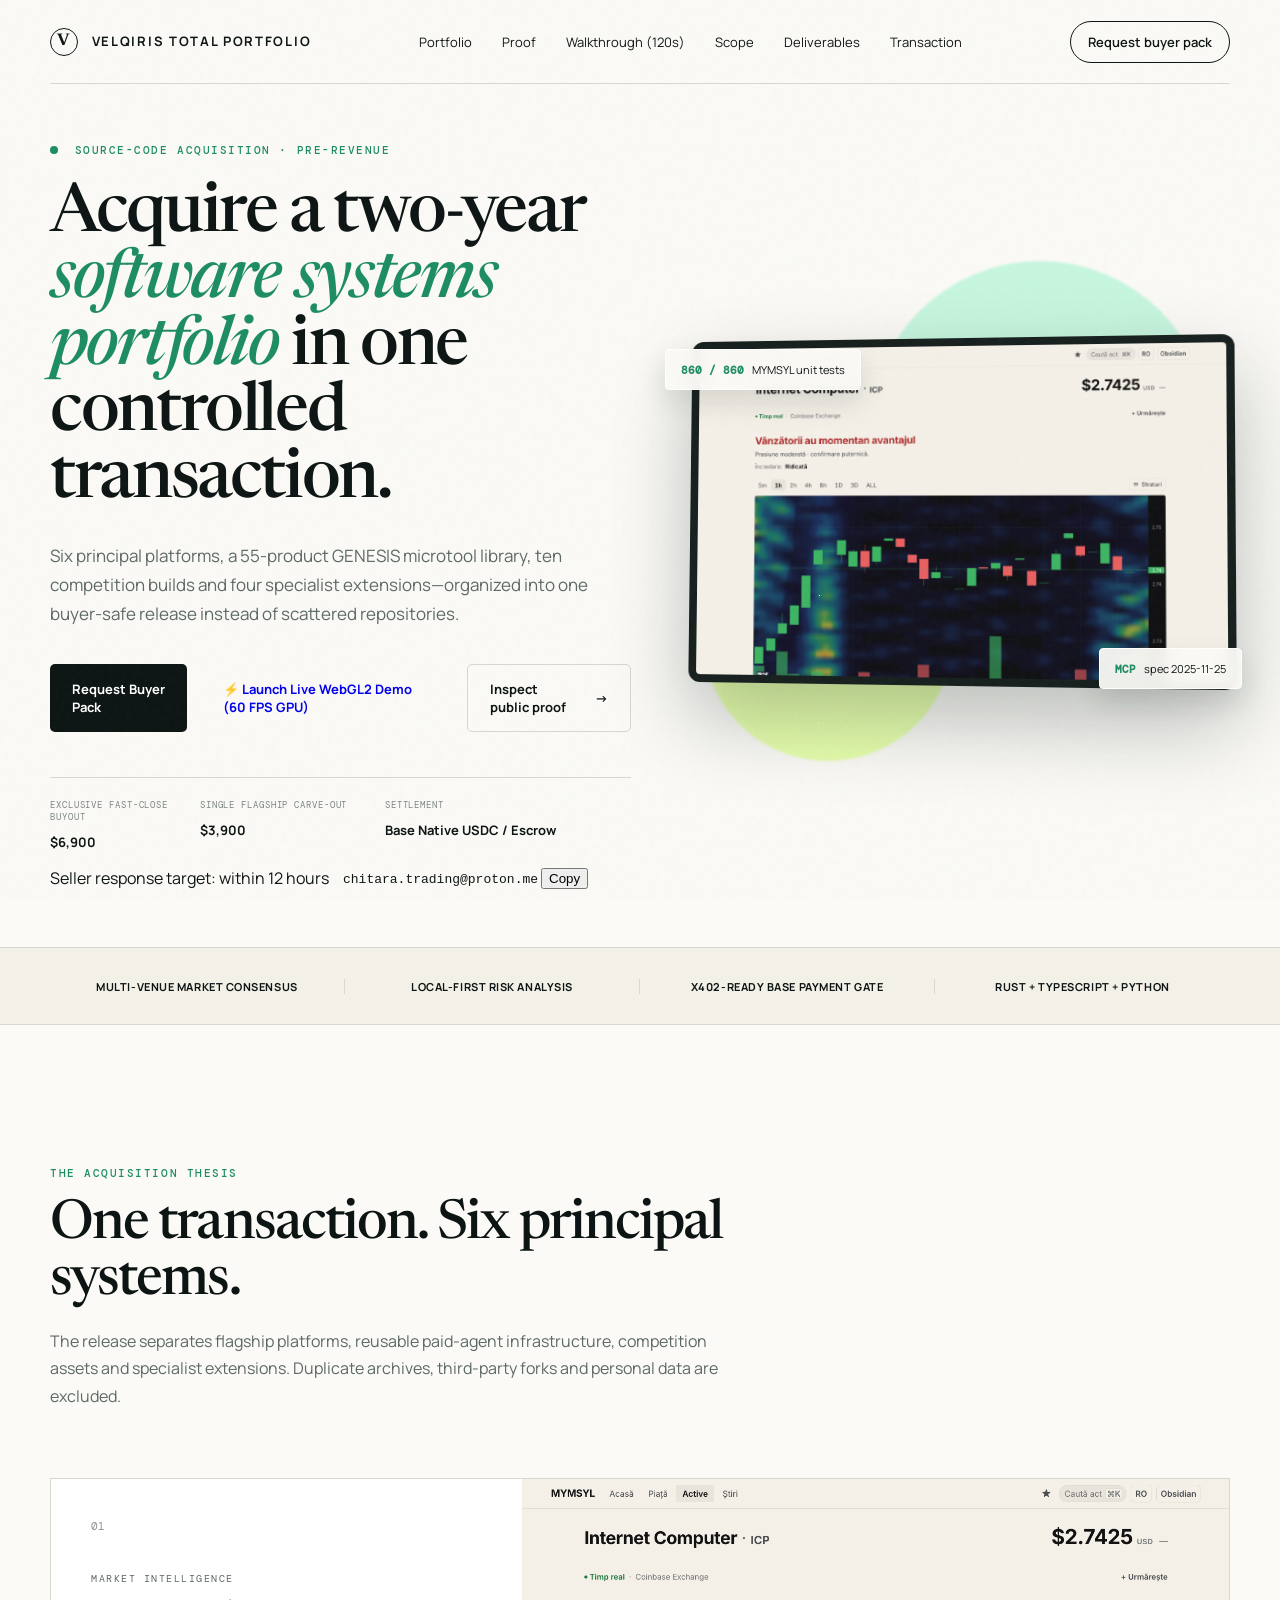
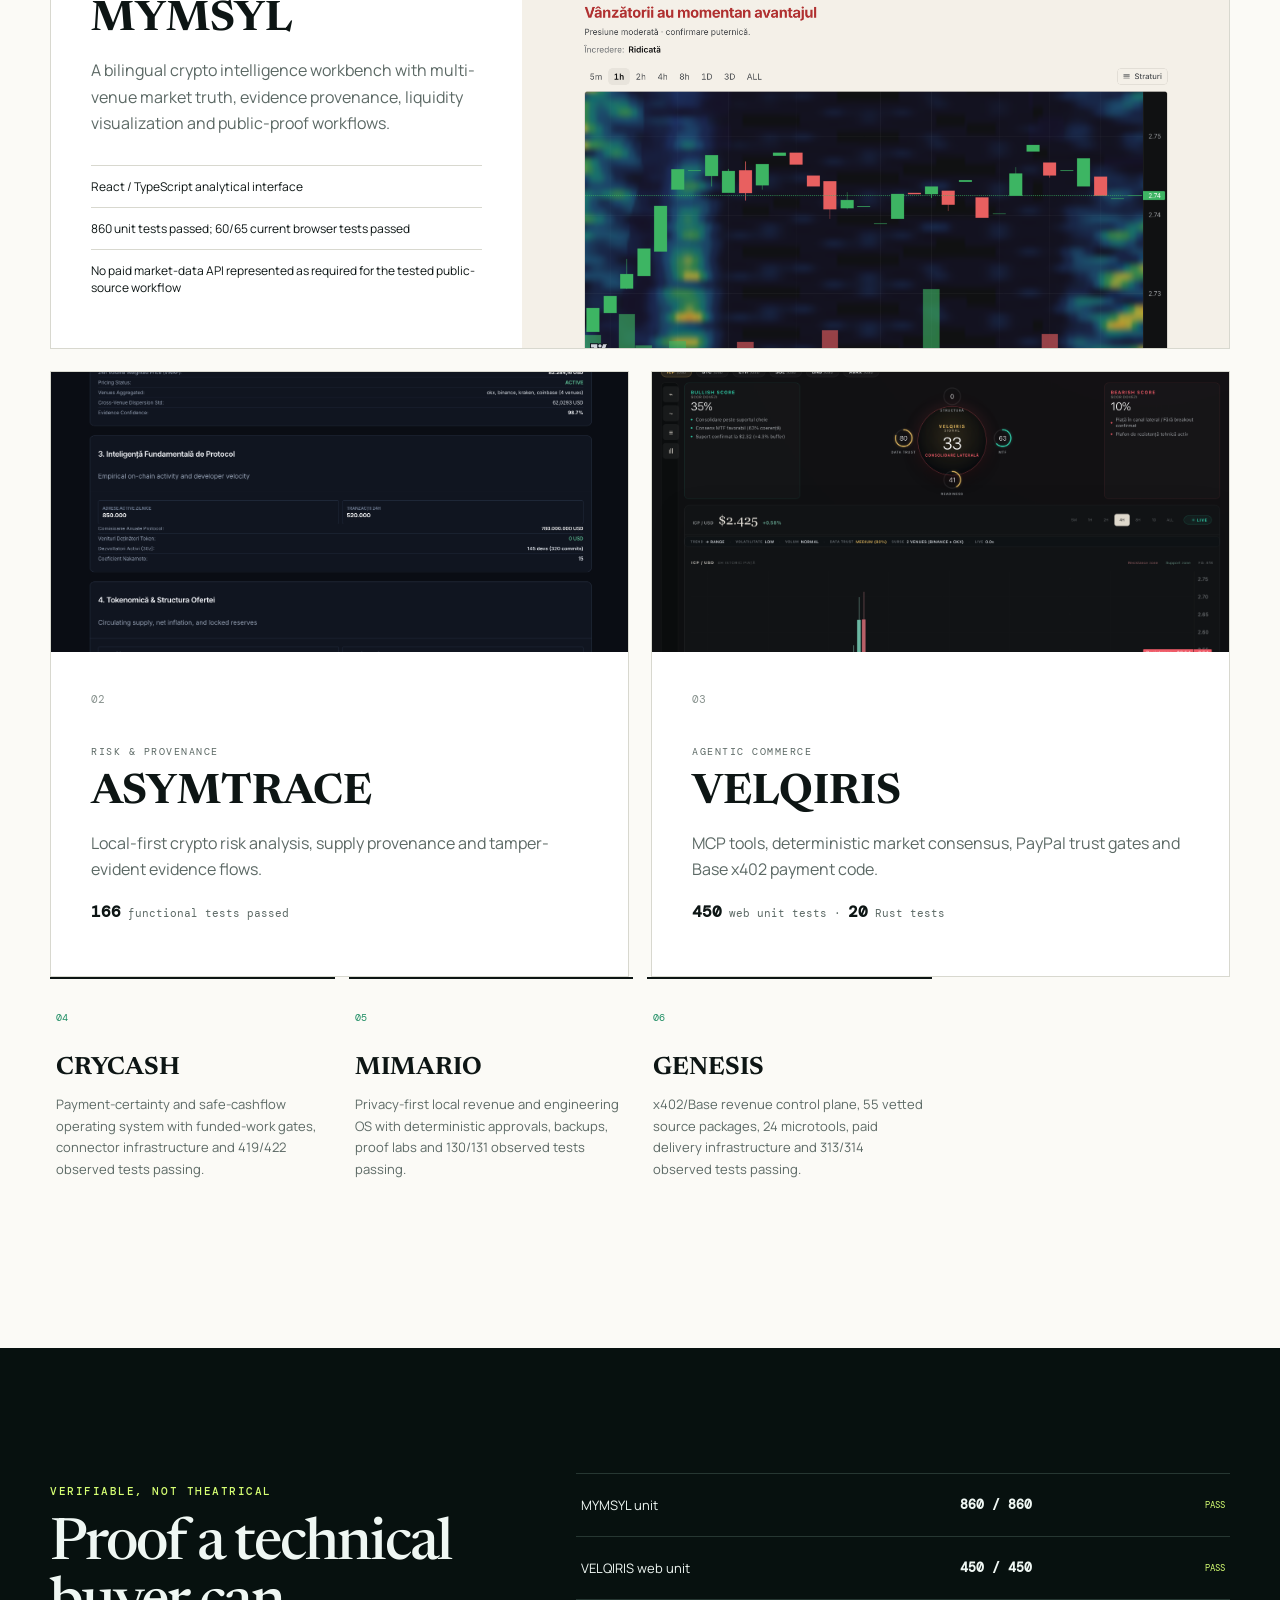
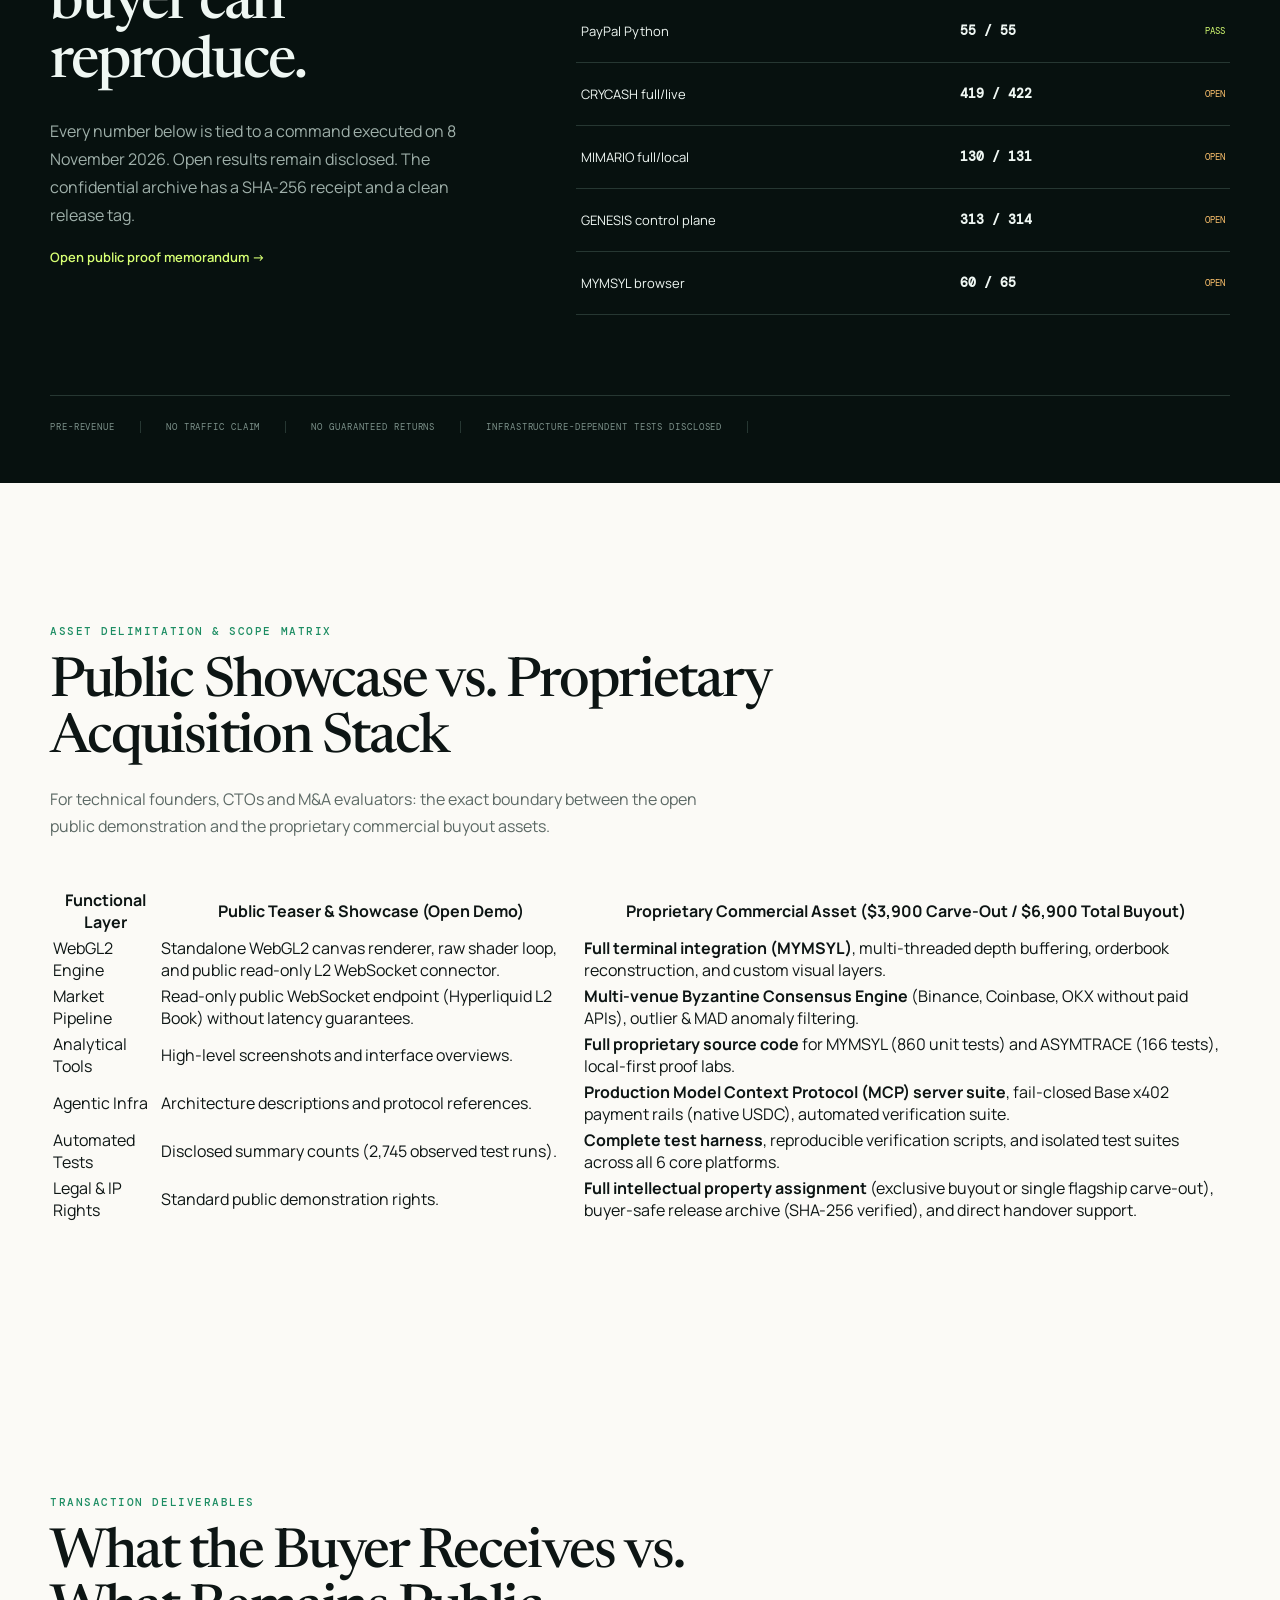
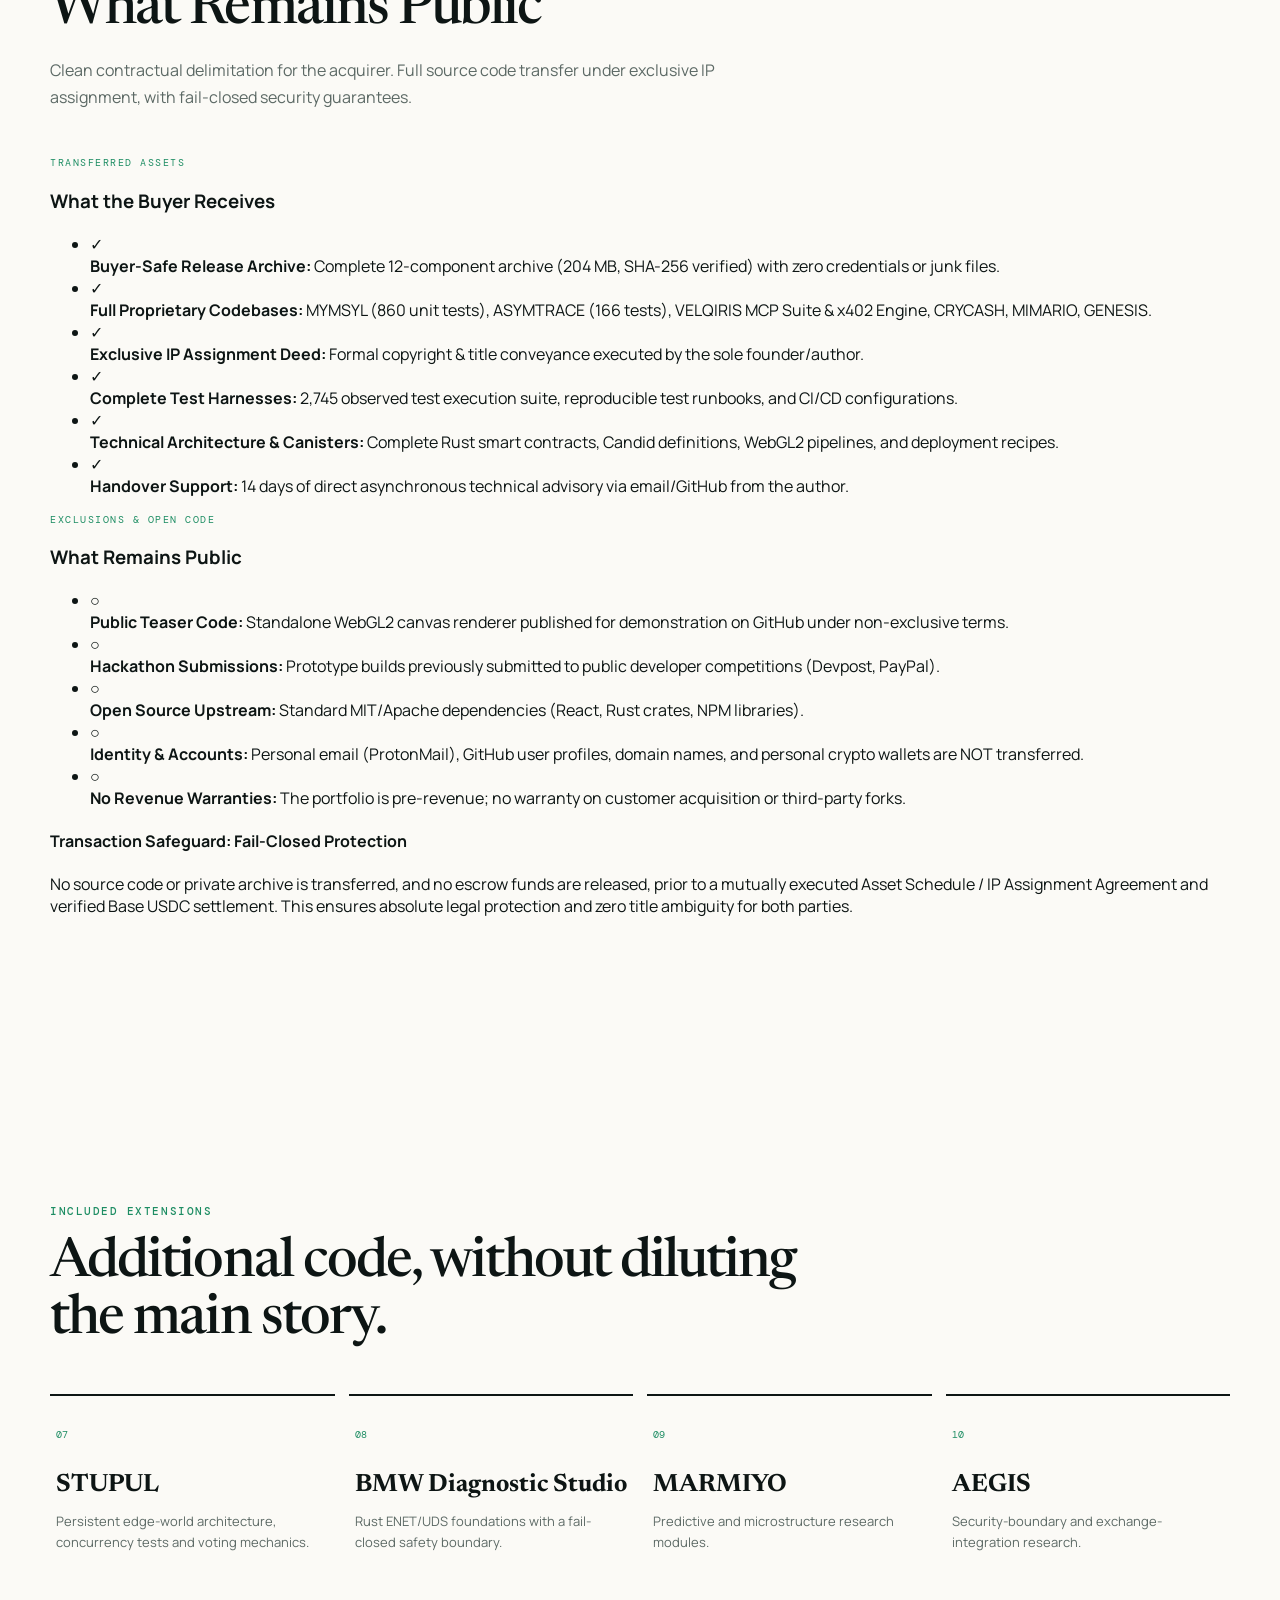
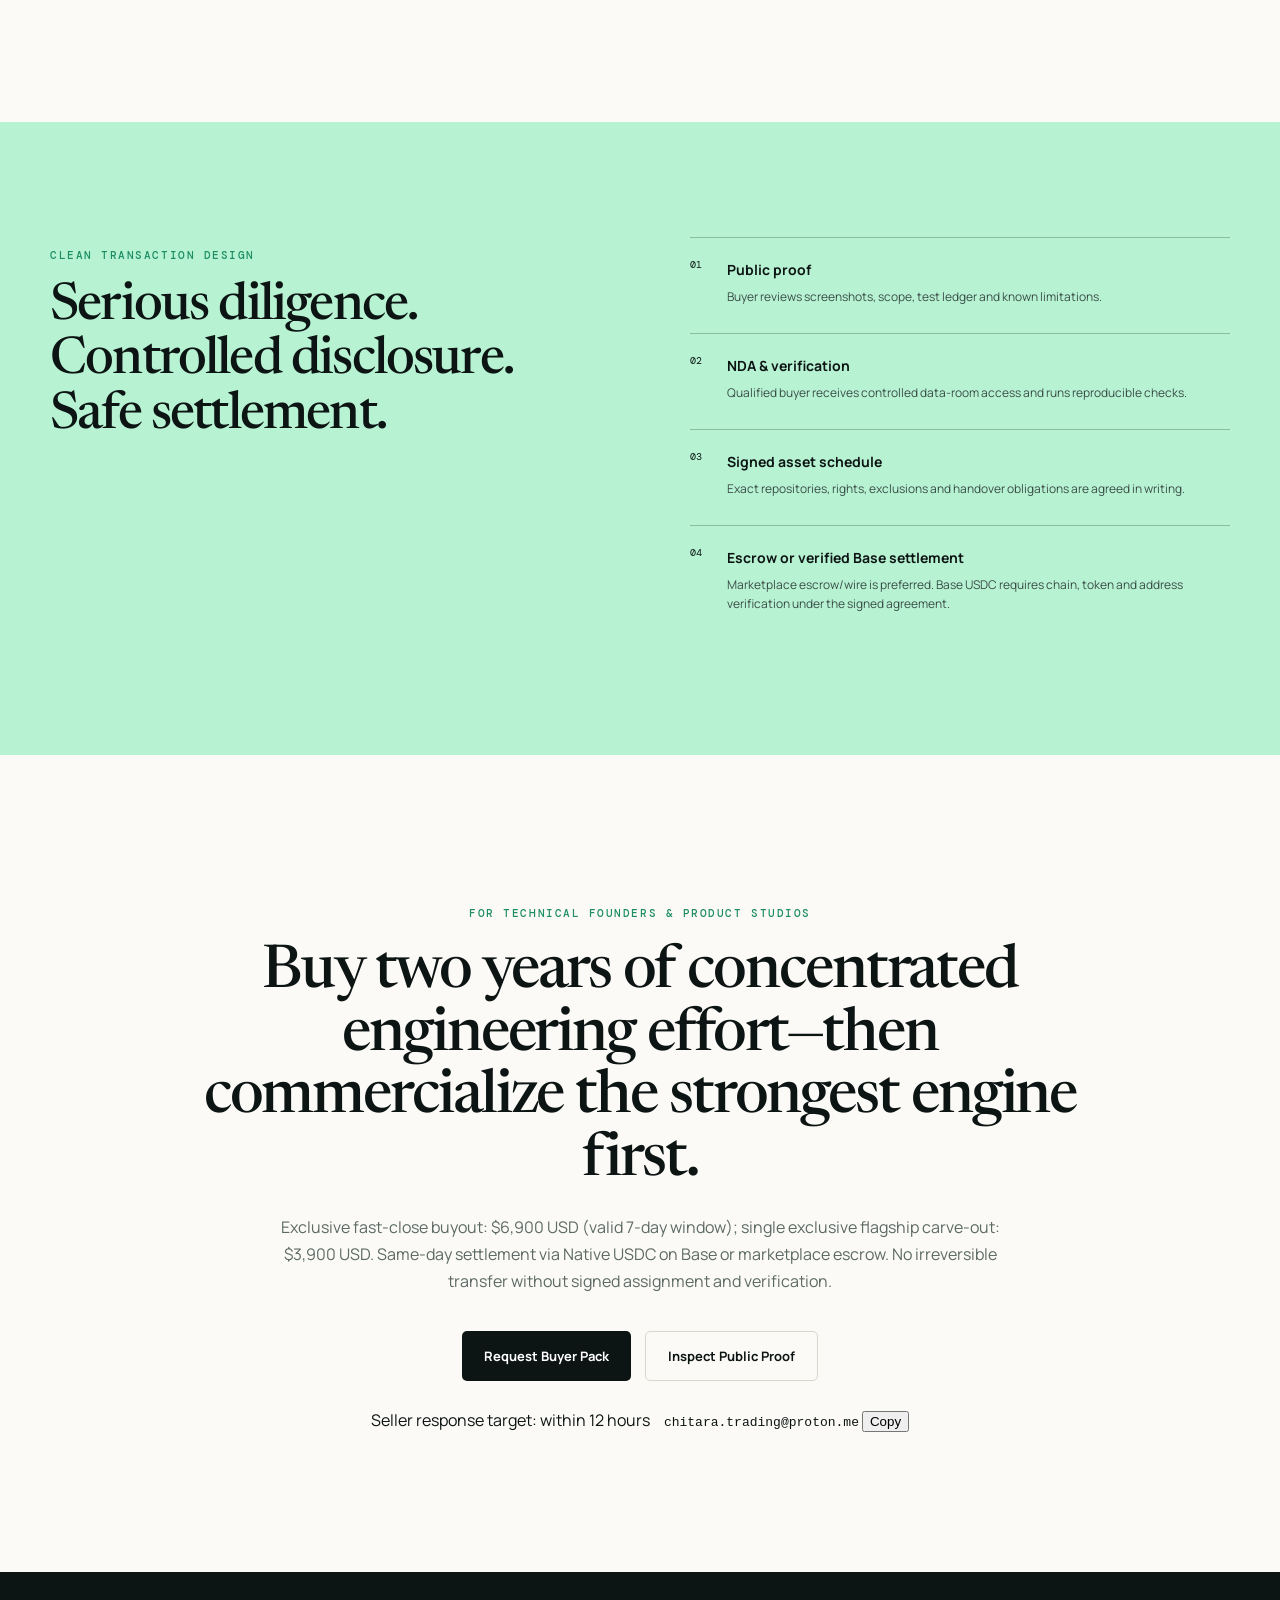
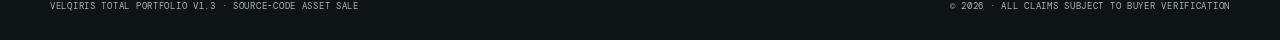
==== index.html @ 4a5c57c5 "feat: add 120s technical evidence walkthrough and buyer deliverables section" ====
<!doctype html>
<html lang="en">
<head>
  <meta charset="utf-8"><meta name="viewport" content="width=device-width,initial-scale=1">
  <meta name="description" content="Acquire the VELQIRIS Total Portfolio: six principal software systems, a 55-product GENESIS library and ten competition builds in one buyer-safe transaction.">
  <title>VELQIRIS Total Portfolio — Source Code Acquisition</title>
  <link rel="icon" href="favicon.svg" type="image/svg+xml">
  <link rel="preconnect" href="https://fonts.googleapis.com"><link rel="preconnect" href="https://fonts.gstatic.com" crossorigin>
  <link href="https://fonts.googleapis.com/css2?family=DM+Mono:wght@400;500&family=Manrope:wght@400;500;600;700&family=Newsreader:opsz,wght@6..72,500;6..72,600&display=swap" rel="stylesheet">
  <link rel="stylesheet" href="styles.css">
</head>
<body>
<div class="grain" aria-hidden="true"></div>
<header class="nav shell">
  <a class="brand" href="#top" aria-label="VELQIRIS Total Portfolio home"><span>V</span> VELQIRIS TOTAL PORTFOLIO</a>
  <nav aria-label="Primary navigation"><a href="#portfolio">Portfolio</a><a href="#proof">Proof</a><a href="walkthrough.html">Walkthrough (120s)</a><a href="#delimitation">Scope</a><a href="#deliverables">Deliverables</a><a href="#transaction">Transaction</a></nav>
  <a class="nav-cta" href="mailto:chitara.trading@proton.me?subject=VELQIRIS%20Total%20Portfolio%20buyer%20inquiry&body=Hello%2C%0A%0AI%20am%20interested%20in%20the%20VELQIRIS%20software%20assets.%20Please%20send%20the%20initial%20buyer%20pack%20and%20schedule.%0A%0A-%20Target%3A%20%5B$6%2C900%20Total%20Buyout%20%2F%20$3%2C900%20Single%20Flagship%5D%0A-%20Company%20%2F%20Buyer%3A%20%0A-%20Intended%20Use%3A%20%0A-%20Timeline%3A%20%0A-%20Preferred%20Settlement%3A%20%5BBase%20USDC%20%2F%20Escrow%5D">Request buyer pack</a>
</header>
<main id="top">
  <section class="hero shell">
    <div class="hero-copy">
      <p class="eyebrow"><span></span> Source-code acquisition · Pre-revenue</p>
      <h1>Acquire a two-year <em>software systems portfolio</em> in one controlled transaction.</h1>
      <p class="lede">Six principal platforms, a 55-product GENESIS microtool library, ten competition builds and four specialist extensions—organized into one buyer-safe release instead of scattered repositories.</p>
      <div class="hero-actions">
        <a class="button primary" href="mailto:chitara.trading@proton.me?subject=VELQIRIS%20Buyer%20Pack%20Request&body=Hello%2C%0A%0AI%20am%20interested%20in%20the%20VELQIRIS%20software%20assets.%20Please%20send%20the%20initial%20buyer%20pack%20and%20schedule.%0A%0A-%20Target%3A%20%5B$6%2C900%20Total%20Buyout%20%2F%20$3%2C900%20Single%20Flagship%5D%0A-%20Company%20%2F%20Buyer%3A%20%0A-%20Intended%20Use%3A%20%0A-%20Timeline%3A%20%0A-%20Preferred%20Settlement%3A%20%5BBase%20USDC%20%2F%20Escrow%5D">Request Buyer Pack</a>
        <a class="button secondary" href="heatmap.html" target="_blank">⚡ Launch Live WebGL2 Demo (60 FPS GPU)</a>
        <a class="button ghost" href="proof.html">Inspect public proof <span>→</span></a>
      </div>
      <div class="commercial-line">
        <div><small>EXCLUSIVE FAST-CLOSE BUYOUT</small><strong>$6,900</strong></div><div><small>SINGLE FLAGSHIP CARVE-OUT</small><strong>$3,900</strong></div><div><small>SETTLEMENT</small><strong>Base Native USDC / Escrow</strong></div>
      </div>
      <div style="display:flex;flex-wrap:wrap;align-items:center;gap:14px;margin-top:14px;">
        <div class="response-target"><span></span> Seller response target: within 12 hours</div>
        <div class="email-copy-bar">
          <code>chitara.trading@proton.me</code>
          <button type="button" onclick="copySellerEmail(this)">Copy</button>
        </div>
      </div>
    </div>
    <div class="hero-visual">
      <div class="orb orb-one"></div><div class="orb orb-two"></div>
      <figure class="screen"><img src="assets/mymsyl-terminal.png" alt="MYMSYL market intelligence terminal"></figure>
      <div class="proof-chip chip-one"><span>860 / 860</span> MYMSYL unit tests</div><div class="proof-chip chip-two"><span>MCP</span> spec 2025-11-25</div>
    </div>
  </section>
  <section class="trust-strip" aria-label="Key capabilities"><div class="shell trust-grid"><span>Multi-venue market consensus</span><span>Local-first risk analysis</span><span>x402-ready Base payment gate</span><span>Rust + TypeScript + Python</span></div></section>

  <section class="section shell" id="portfolio">
    <div class="section-heading"><p class="eyebrow">THE ACQUISITION THESIS</p><h2>One transaction. Six principal systems.</h2><p>The release separates flagship platforms, reusable paid-agent infrastructure, competition assets and specialist extensions. Duplicate archives, third-party forks and personal data are excluded.</p></div>
    <article class="product feature-product">
      <div class="product-copy"><div class="number">01</div><p class="label">MARKET INTELLIGENCE</p><h3>MYMSYL</h3><p>A bilingual crypto intelligence workbench with multi-venue market truth, evidence provenance, liquidity visualization and public-proof workflows.</p><ul><li>React / TypeScript analytical interface</li><li>860 unit tests passed; 60/65 current browser tests passed</li><li>No paid market-data API represented as required for the tested public-source workflow</li></ul></div>
      <figure class="product-image"><img src="assets/mymsyl-terminal.png" alt="MYMSYL analytical chart and market truth interface"></figure>
    </article>
    <div class="product-grid">
      <article class="product"><figure class="product-image"><img src="assets/asymtrace-analysis.png" alt="ASYMTRACE local-first risk analysis interface"></figure><div class="product-copy"><div class="number">02</div><p class="label">RISK &amp; PROVENANCE</p><h3>ASYMTRACE</h3><p>Local-first crypto risk analysis, supply provenance and tamper-evident evidence flows.</p><p class="metric"><b>166</b> functional tests passed</p></div></article>
      <article class="product"><figure class="product-image"><img src="assets/velqiris-dashboard.png" alt="VELQIRIS agentic commerce dashboard"></figure><div class="product-copy"><div class="number">03</div><p class="label">AGENTIC COMMERCE</p><h3>VELQIRIS</h3><p>MCP tools, deterministic market consensus, PayPal trust gates and Base x402 payment code.</p><p class="metric"><b>450</b> web unit tests · <b>20</b> Rust tests</p></div></article>
    </div>
    <div class="extension-grid">
      <article><span>04</span><h3>CRYCASH</h3><p>Payment-certainty and safe-cashflow operating system with funded-work gates, connector infrastructure and 419/422 observed tests passing.</p></article>
      <article><span>05</span><h3>MIMARIO</h3><p>Privacy-first local revenue and engineering OS with deterministic approvals, backups, proof labs and 130/131 observed tests passing.</p></article>
      <article><span>06</span><h3>GENESIS</h3><p>x402/Base revenue control plane, 55 vetted source packages, 24 microtools, paid delivery infrastructure and 313/314 observed tests passing.</p></article>
    </div>
  </section>

  <section class="dark-section" id="proof">
    <div class="shell proof-layout">
      <div><p class="eyebrow light">VERIFIABLE, NOT THEATRICAL</p><h2>Proof a technical buyer can reproduce.</h2><p class="proof-intro">Every number below is tied to a command executed on 8 November 2026. Open results remain disclosed. The confidential archive has a SHA-256 receipt and a clean release tag.</p><a class="text-link" href="proof.html">Open public proof memorandum →</a></div>
      <div class="test-board"><div class="test-row"><span>MYMSYL unit</span><b>860 / 860</b><i>PASS</i></div><div class="test-row"><span>VELQIRIS web unit</span><b>450 / 450</b><i>PASS</i></div><div class="test-row"><span>PayPal Python</span><b>55 / 55</b><i>PASS</i></div><div class="test-row open"><span>CRYCASH full/live</span><b>419 / 422</b><i>OPEN</i></div><div class="test-row open"><span>MIMARIO full/local</span><b>130 / 131</b><i>OPEN</i></div><div class="test-row open"><span>GENESIS control plane</span><b>313 / 314</b><i>OPEN</i></div><div class="test-row open"><span>MYMSYL browser</span><b>60 / 65</b><i>OPEN</i></div></div>
    </div>
    <div class="shell disclosures"><span>Pre-revenue</span><span>No traffic claim</span><span>No guaranteed returns</span><span>Infrastructure-dependent tests disclosed</span></div>
  </section>

  <section class="section shell" id="delimitation">
    <div class="section-heading compact">
      <p class="eyebrow">ASSET DELIMITATION &amp; SCOPE MATRIX</p>
      <h2>Public Showcase vs. Proprietary Acquisition Stack</h2>
      <p>For technical founders, CTOs and M&amp;A evaluators: the exact boundary between the open public demonstration and the proprietary commercial buyout assets.</p>
    </div>
    <div class="scope-table-wrap">
      <table class="scope-table">
        <thead>
          <tr>
            <th>Functional Layer</th>
            <th>Public Teaser &amp; Showcase (Open Demo)</th>
            <th>Proprietary Commercial Asset ($3,900 Carve-Out / $6,900 Total Buyout)</th>
          </tr>
        </thead>
        <tbody>
          <tr>
            <td>WebGL2 Engine</td>
            <td>Standalone WebGL2 canvas renderer, raw shader loop, and public read-only L2 WebSocket connector.</td>
            <td><strong>Full terminal integration (MYMSYL)</strong>, multi-threaded depth buffering, orderbook reconstruction, and custom visual layers.</td>
          </tr>
          <tr>
            <td>Market Pipeline</td>
            <td>Read-only public WebSocket endpoint (Hyperliquid L2 Book) without latency guarantees.</td>
            <td><strong>Multi-venue Byzantine Consensus Engine</strong> (Binance, Coinbase, OKX without paid APIs), outlier &amp; MAD anomaly filtering.</td>
          </tr>
          <tr>
            <td>Analytical Tools</td>
            <td>High-level screenshots and interface overviews.</td>
            <td><strong>Full proprietary source code</strong> for MYMSYL (860 unit tests) and ASYMTRACE (166 tests), local-first proof labs.</td>
          </tr>
          <tr>
            <td>Agentic Infra</td>
            <td>Architecture descriptions and protocol references.</td>
            <td><strong>Production Model Context Protocol (MCP) server suite</strong>, fail-closed Base x402 payment rails (native USDC), automated verification suite.</td>
          </tr>
          <tr>
            <td>Automated Tests</td>
            <td>Disclosed summary counts (2,745 observed test runs).</td>
            <td><strong>Complete test harness</strong>, reproducible verification scripts, and isolated test suites across all 6 core platforms.</td>
          </tr>
          <tr>
            <td>Legal &amp; IP Rights</td>
            <td>Standard public demonstration rights.</td>
            <td><strong>Full intellectual property assignment</strong> (exclusive buyout or single flagship carve-out), buyer-safe release archive (SHA-256 verified), and direct handover support.</td>
          </tr>
        </tbody>
      </table>
    </div>
  </section>

  <section class="section shell" id="deliverables">
    <div class="section-heading compact">
      <p class="eyebrow">TRANSACTION DELIVERABLES</p>
      <h2>What the Buyer Receives vs. What Remains Public</h2>
      <p>Clean contractual delimitation for the acquirer. Full source code transfer under exclusive IP assignment, with fail-closed security guarantees.</p>
    </div>
    <div class="deliverables-container">
      <div class="deliverable-card highlight">
        <p class="label">TRANSFERRED ASSETS</p>
        <h3>What the Buyer Receives</h3>
        <ul>
          <li><span class="check">&#10003;</span> <div><strong>Buyer-Safe Release Archive:</strong> Complete 12-component archive (204 MB, SHA-256 verified) with zero credentials or junk files.</div></li>
          <li><span class="check">&#10003;</span> <div><strong>Full Proprietary Codebases:</strong> MYMSYL (860 unit tests), ASYMTRACE (166 tests), VELQIRIS MCP Suite &amp; x402 Engine, CRYCASH, MIMARIO, GENESIS.</div></li>
          <li><span class="check">&#10003;</span> <div><strong>Exclusive IP Assignment Deed:</strong> Formal copyright &amp; title conveyance executed by the sole founder/author.</div></li>
          <li><span class="check">&#10003;</span> <div><strong>Complete Test Harnesses:</strong> 2,745 observed test execution suite, reproducible test runbooks, and CI/CD configurations.</div></li>
          <li><span class="check">&#10003;</span> <div><strong>Technical Architecture &amp; Canisters:</strong> Complete Rust smart contracts, Candid definitions, WebGL2 pipelines, and deployment recipes.</div></li>
          <li><span class="check">&#10003;</span> <div><strong>Handover Support:</strong> 14 days of direct asynchronous technical advisory via email/GitHub from the author.</div></li>
        </ul>
      </div>
      <div class="deliverable-card">
        <p class="label">EXCLUSIONS &amp; OPEN CODE</p>
        <h3>What Remains Public</h3>
        <ul>
          <li><span class="cross">&#9675;</span> <div><strong>Public Teaser Code:</strong> Standalone WebGL2 canvas renderer published for demonstration on GitHub under non-exclusive terms.</div></li>
          <li><span class="cross">&#9675;</span> <div><strong>Hackathon Submissions:</strong> Prototype builds previously submitted to public developer competitions (Devpost, PayPal).</div></li>
          <li><span class="cross">&#9675;</span> <div><strong>Open Source Upstream:</strong> Standard MIT/Apache dependencies (React, Rust crates, NPM libraries).</div></li>
          <li><span class="cross">&#9675;</span> <div><strong>Identity &amp; Accounts:</strong> Personal email (ProtonMail), GitHub user profiles, domain names, and personal crypto wallets are NOT transferred.</div></li>
          <li><span class="cross">&#9675;</span> <div><strong>No Revenue Warranties:</strong> The portfolio is pre-revenue; no warranty on customer acquisition or third-party forks.</div></li>
        </ul>
      </div>
    </div>
    <div class="safeguard-box">
      <h4>Transaction Safeguard: Fail-Closed Protection</h4>
      <p>No source code or private archive is transferred, and no escrow funds are released, prior to a mutually executed Asset Schedule / IP Assignment Agreement and verified Base USDC settlement. This ensures absolute legal protection and zero title ambiguity for both parties.</p>
    </div>
  </section>

  <section class="section shell">
    <div class="section-heading compact"><p class="eyebrow">INCLUDED EXTENSIONS</p><h2>Additional code, without diluting the main story.</h2></div>
    <div class="extension-grid"><article><span>07</span><h3>STUPUL</h3><p>Persistent edge-world architecture, concurrency tests and voting mechanics.</p></article><article><span>08</span><h3>BMW Diagnostic Studio</h3><p>Rust ENET/UDS foundations with a fail-closed safety boundary.</p></article><article><span>09</span><h3>MARMIYO</h3><p>Predictive and microstructure research modules.</p></article><article><span>10</span><h3>AEGIS</h3><p>Security-boundary and exchange-integration research.</p></article></div>
  </section>

  <section class="transaction" id="transaction"><div class="shell transaction-grid"><div><p class="eyebrow">CLEAN TRANSACTION DESIGN</p><h2>Serious diligence. Controlled disclosure. Safe settlement.</h2></div><ol><li><span>01</span><div><b>Public proof</b><p>Buyer reviews screenshots, scope, test ledger and known limitations.</p></div></li><li><span>02</span><div><b>NDA &amp; verification</b><p>Qualified buyer receives controlled data-room access and runs reproducible checks.</p></div></li><li><span>03</span><div><b>Signed asset schedule</b><p>Exact repositories, rights, exclusions and handover obligations are agreed in writing.</p></div></li><li><span>04</span><div><b>Escrow or verified Base settlement</b><p>Marketplace escrow/wire is preferred. Base USDC requires chain, token and address verification under the signed agreement.</p></div></li></ol></div></section>
  <section class="closing shell"><p class="eyebrow">FOR TECHNICAL FOUNDERS &amp; PRODUCT STUDIOS</p><h2>Buy two years of concentrated engineering effort—then commercialize the strongest engine first.</h2><p>Exclusive fast-close buyout: $6,900 USD (valid 7-day window); single exclusive flagship carve-out: $3,900 USD. Same-day settlement via Native USDC on Base or marketplace escrow. No irreversible transfer without signed assignment and verification.</p>
    <div style="display:flex;justify-content:center;gap:14px;flex-wrap:wrap;margin-bottom:28px;">
      <a class="button primary" href="mailto:chitara.trading@proton.me?subject=VELQIRIS%20Total%20Portfolio%20fast-close%20buyer&body=Hello%2C%0A%0AI%20am%20interested%20in%20the%20VELQIRIS%20software%20assets.%20Please%20send%20the%20buyer%20pack%20and%20schedule.%0A%0A-%20Target%3A%20%5B$6%2C900%20Total%20Buyout%20%2F%20$3%2C900%20Single%20Flagship%5D%0A-%20Company%20%2F%20Buyer%3A%20%0A-%20Intended%20Use%3A%20%0A-%20Timeline%3A%20%0A-%20Preferred%20Settlement%3A%20%5BBase%20USDC%20%2F%20Escrow%5D">Request Buyer Pack</a>
      <a class="button ghost" href="proof.html">Inspect Public Proof</a>
    </div>
    <div style="display:flex;justify-content:center;align-items:center;gap:14px;flex-wrap:wrap;">
      <div class="response-target"><span></span> Seller response target: within 12 hours</div>
      <div class="email-copy-bar">
        <code>chitara.trading@proton.me</code>
        <button type="button" onclick="copySellerEmail(this)">Copy</button>
      </div>
    </div>
  </section>
</main>
<footer><div class="shell"><span>VELQIRIS Total Portfolio v1.3 · Source-code asset sale</span><span>© 2026 · All claims subject to buyer verification</span></div></footer>
<script src="app.js"></script>
</body></html>
---- styles.css ----
:root{--ink:#0d1514;--muted:#5c6965;--ivory:#f3f0e8;--paper:#fbfaf6;--line:#d8d8cf;--mint:#b7f3d3;--green:#1d8d63;--night:#07110f;--acid:#d6ff73;--serif:"Newsreader",Georgia,serif;--sans:"Manrope",Arial,sans-serif;--mono:"DM Mono",monospace}*{box-sizing:border-box}html{scroll-behavior:smooth}body{margin:0;background:var(--paper);color:var(--ink);font-family:var(--sans);-webkit-font-smoothing:antialiased}.grain{position:fixed;inset:0;pointer-events:none;opacity:.035;z-index:50;background-image:url("data:image/svg+xml,%3Csvg viewBox='0 0 180 180' xmlns='http://www.w3.org/2000/svg'%3E%3Cfilter id='n'%3E%3CfeTurbulence type='fractalNoise' baseFrequency='.9' numOctaves='3' stitchTiles='stitch'/%3E%3C/filter%3E%3Crect width='100%25' height='100%25' filter='url(%23n)' opacity='.8'/%3E%3C/svg%3E")}.shell{width:min(1180px,calc(100% - 48px));margin:0 auto}.nav{height:84px;display:flex;align-items:center;justify-content:space-between;border-bottom:1px solid var(--line);position:relative;z-index:10}.brand{color:var(--ink);text-decoration:none;font-size:13px;font-weight:700;letter-spacing:.13em}.brand span{display:inline-grid;place-items:center;width:28px;height:28px;border:1px solid var(--ink);border-radius:50%;margin-right:9px;font-family:var(--serif);font-size:17px}.nav nav{display:flex;gap:30px}.nav nav a,.nav-cta{font-size:13px;color:var(--ink);text-decoration:none}.nav-cta{padding:11px 17px;border:1px solid var(--ink);border-radius:100px;font-weight:600}.hero{min-height:715px;display:grid;grid-template-columns:1.03fr .97fr;align-items:center;gap:52px;padding:48px 0 58px}.eyebrow{font-family:var(--mono);font-size:11px;letter-spacing:.14em;text-transform:uppercase;font-weight:500;color:var(--green)}.eyebrow span{display:inline-block;width:8px;height:8px;background:var(--green);border-radius:50%;margin-right:8px}.hero h1,.section-heading h2,.dark-section h2,.transaction h2,.closing h2{font-family:var(--serif);font-weight:500;letter-spacing:-.035em}.hero h1{font-size:clamp(52px,5.3vw,78px);line-height:.98;margin:25px 0 28px;max-width:720px}.hero h1 em{font-weight:500;color:var(--green)}.lede{font-size:17px;line-height:1.7;color:var(--muted);max-width:630px}.hero-actions{display:flex;gap:14px;margin:35px 0 45px}.button{display:inline-flex;align-items:center;justify-content:center;padding:15px 22px;border-radius:5px;text-decoration:none;font-size:13px;font-weight:700;transition:.2s}.button.primary{background:var(--ink);color:white}.button.primary:hover{background:var(--green);transform:translateY(-2px)}.button.ghost{color:var(--ink);border:1px solid var(--line)}.button.ghost span{margin-left:18px}.commercial-line{display:grid;grid-template-columns:.75fr .95fr 1.4fr;border-top:1px solid var(--line);padding-top:21px;gap:18px}.commercial-line small{display:block;font-family:var(--mono);font-size:9px;color:#7b8682;letter-spacing:.1em;margin-bottom:7px}.commercial-line strong{font-size:13px}.hero-visual{position:relative;min-height:520px;display:flex;align-items:center}.orb{position:absolute;border-radius:50%;filter:blur(1px)}.orb-one{width:340px;height:340px;background:#c7f6df;right:20px;top:10px}.orb-two{width:250px;height:250px;background:#e7ffad;left:20px;bottom:10px}.screen{margin:0;position:relative;background:#111;border:8px solid #17201e;border-radius:12px;overflow:hidden;box-shadow:0 35px 80px rgba(9,25,20,.26);transform:perspective(1000px) rotateY(-5deg) rotateX(2deg)}.screen img{display:block;width:100%;height:auto}.proof-chip{position:absolute;background:rgba(251,250,246,.95);backdrop-filter:blur(8px);padding:12px 15px;border:1px solid white;box-shadow:0 12px 28px rgba(12,30,23,.13);font-size:11px;border-radius:4px}.proof-chip span{font-family:var(--mono);color:var(--green);font-weight:600;margin-right:6px}.chip-one{left:-18px;top:98px}.chip-two{right:-12px;bottom:82px}.trust-strip{background:var(--ivory);border-top:1px solid var(--line);border-bottom:1px solid var(--line)}.trust-grid{min-height:76px;display:grid;grid-template-columns:repeat(4,1fr);align-items:center}.trust-grid span{text-align:center;font-size:11px;font-weight:700;letter-spacing:.05em;text-transform:uppercase;border-right:1px solid var(--line)}.trust-grid span:last-child{border:0}.section{padding:130px 0}.section-heading{max-width:750px;margin-bottom:68px}.section-heading h2{font-size:55px;line-height:1.02;margin:18px 0}.section-heading>p:last-child{color:var(--muted);line-height:1.7;max-width:670px}.product{border:1px solid var(--line);background:white;overflow:hidden}.feature-product{display:grid;grid-template-columns:.8fr 1.2fr;margin-bottom:22px}.product-copy{padding:40px}.number{font-family:var(--mono);font-size:11px;color:#89938f;margin-bottom:38px}.label{font-family:var(--mono);font-size:10px;color:var(--green);letter-spacing:.15em}.product h3{font-family:var(--serif);font-size:42px;margin:12px 0}.product p{color:var(--muted);line-height:1.65}.product ul{list-style:none;padding:0;margin:28px 0 0}.product li{font-size:12px;border-top:1px solid var(--line);padding:12px 0}.product-image{margin:0;background:#101917;overflow:hidden;display:flex;align-items:center}.product-image img{width:100%;height:100%;object-fit:cover;transition:.5s}.product:hover .product-image img{transform:scale(1.015)}.product-grid{display:grid;grid-template-columns:1fr 1fr;gap:22px}.product-grid .product{display:grid;grid-template-rows:280px auto}.metric{font-family:var(--mono);font-size:11px}.metric b{font-size:16px;color:var(--ink)}.dark-section{background:var(--night);color:#eff7f3;padding:125px 0 50px}.proof-layout{display:grid;grid-template-columns:.8fr 1.2fr;gap:90px;align-items:start}.eyebrow.light{color:var(--acid)}.dark-section h2{font-size:58px;line-height:1.02;margin:18px 0 24px}.proof-intro{color:#9fb0aa;line-height:1.75}.text-link{color:var(--acid);text-decoration:none;font-size:13px;font-weight:600}.test-board{border-top:1px solid #263732}.test-row{display:grid;grid-template-columns:1.5fr .7fr .35fr;align-items:center;border-bottom:1px solid #263732;padding:22px 5px}.test-row span{font-size:13px}.test-row b{font-family:var(--mono);font-size:13px}.test-row i{font-family:var(--mono);font-size:9px;font-style:normal;color:var(--acid);text-align:right}.test-row.open i{color:#ffc36d}.disclosures{display:flex;margin-top:80px;border-top:1px solid #263732;padding-top:25px}.disclosures span{font-family:var(--mono);font-size:9px;color:#7d928b;text-transform:uppercase;letter-spacing:.1em;padding:0 25px;border-right:1px solid #263732}.disclosures span:first-child{padding-left:0}.section-heading.compact{margin-bottom:45px}.extension-grid{display:grid;grid-template-columns:repeat(4,1fr);gap:14px}.extension-grid article{border-top:2px solid var(--ink);padding:25px 6px}.extension-grid span{font-family:var(--mono);font-size:10px;color:var(--green)}.extension-grid h3{font-family:var(--serif);font-size:25px;margin:30px 0 12px}.extension-grid p{font-size:13px;color:var(--muted);line-height:1.65}.transaction{background:var(--mint);padding:115px 0}.transaction-grid{display:grid;grid-template-columns:1fr 1fr;gap:100px}.transaction h2{font-size:52px;line-height:1.05;margin-top:18px}.transaction ol{list-style:none;margin:0;padding:0}.transaction li{display:flex;gap:25px;border-top:1px solid rgba(13,21,20,.25);padding:20px 0}.transaction li>span{font-family:var(--mono);font-size:10px}.transaction li b{font-size:14px}.transaction li p{font-size:12px;line-height:1.6;margin:7px 0;color:#3b4d47}.closing{text-align:center;padding:140px 0}.closing h2{font-size:60px;line-height:1.04;max-width:920px;margin:22px auto}.closing>p:not(.eyebrow){max-width:720px;margin:0 auto 35px;color:var(--muted);line-height:1.7}footer{background:var(--ink);color:#a9b6b1;padding:28px 0}footer>div{display:flex;justify-content:space-between;font-family:var(--mono);font-size:9px;text-transform:uppercase;letter-spacing:.08em}.reveal{opacity:0;transform:translateY(18px);transition:opacity .65s,transform .65s}.reveal.visible{opacity:1;transform:none}@media(max-width:900px){.nav nav{display:none}.hero{grid-template-columns:1fr;padding-top:80px}.hero-visual{min-height:420px}.trust-grid{grid-template-columns:1fr 1fr}.trust-grid span{padding:18px;border-bottom:1px solid var(--line)}.feature-product,.proof-layout,.transaction-grid{grid-template-columns:1fr}.feature-product .product-image{grid-row:1}.product-grid{grid-template-columns:1fr}.extension-grid{grid-template-columns:1fr 1fr}.proof-layout{gap:45px}.disclosures{flex-wrap:wrap;gap:14px}.disclosures span{border:0;padding:0}.transaction-grid{gap:40px}}@media(max-width:600px){.shell{width:min(100% - 28px,1180px)}.nav{height:70px}.nav-cta{font-size:0;padding:10px}.nav-cta:after{content:"Inquire";font-size:12px}.hero{padding-top:55px;min-height:auto}.hero h1{font-size:47px}.lede{font-size:15px}.hero-actions{flex-direction:column}.commercial-line{grid-template-columns:1fr 1fr}.commercial-line div:last-child{grid-column:1/-1}.hero-visual{min-height:310px}.proof-chip{display:none}.screen{border-width:5px}.trust-grid{grid-template-columns:1fr}.trust-grid span{border-right:0}.section{padding:90px 0}.section-heading h2,.dark-section h2,.transaction h2,.closing h2{font-size:42px}.feature-product{display:flex;flex-direction:column}.product-grid .product{grid-template-rows:210px auto}.product-copy{padding:28px}.extension-grid{grid-template-columns:1fr}.dark-section{padding-top:90px}.test-row{grid-template-columns:1.3fr .65fr .3fr}.test-row span{font-size:11px}.scope-table-wrap{margin-top:35px;overflow-x:auto;border:1px solid var(--line);background:#fff}
.scope-table{width:100%;border-collapse:collapse;font-size:13px;line-height:1.6;text-align:left}
.scope-table th,.scope-table td{padding:16px 20px;border-bottom:1px solid var(--line);vertical-align:top}
.scope-table th{background:var(--ivory);font-family:var(--mono);font-size:10px;text-transform:uppercase;letter-spacing:.08em;color:var(--muted);font-weight:700}
.scope-table tr:last-child td{border-bottom:0}
.scope-table td strong{color:var(--ink);font-weight:700}
.scope-table td:first-child{font-family:var(--mono);font-size:11px;font-weight:600;color:var(--green);white-space:nowrap}
.button.secondary{background:#0c1724;color:#38bdf8;border:1px solid #0284c7}
.button.secondary:hover{background:#0284c7;color:#fff}
.button.accent{background:var(--green);color:#fff}
.button.accent:hover{background:#15694a}
.response-target{display:inline-flex;align-items:center;gap:8px;font-family:var(--mono);font-size:11px;color:var(--green);background:rgba(29,141,99,0.08);border:1px solid rgba(29,141,99,0.25);padding:6px 14px;border-radius:100px;margin-top:14px}
.response-target span{width:7px;height:7px;border-radius:50%;background:var(--green);animation:pulse 2s infinite}
.email-copy-bar{display:inline-flex;align-items:center;gap:12px;background:#fff;border:1px solid var(--line);border-radius:8px;padding:8px 14px;box-shadow:0 2px 8px rgba(0,0,0,0.04);margin-top:16px}
.email-copy-bar code{font-family:var(--mono);font-size:13px;color:var(--ink);font-weight:600}
.email-copy-bar button{background:var(--ink);color:#fff;border:0;border-radius:4px;padding:6px 12px;font-size:11px;font-weight:600;cursor:pointer;transition:.15s}
.email-copy-bar button:hover{background:var(--green)}
.deliverables-container{display:grid;grid-template-columns:1fr 1fr;gap:24px;margin-top:35px}
.deliverable-card{background:#fff;border:1px solid var(--line);border-radius:8px;padding:32px}
.deliverable-card.highlight{border-color:var(--green);background:linear-gradient(180deg,#fff 0%,#f0faf5 100%)}
.deliverable-card h3{font-family:var(--serif);font-size:26px;margin:12px 0 16px;color:var(--ink)}
.deliverable-card ul{list-style:none;padding:0;margin:0}
.deliverable-card li{padding:10px 0;border-bottom:1px solid rgba(0,0,0,0.06);font-size:13px;line-height:1.6;display:flex;gap:10px}
.deliverable-card li:last-child{border-bottom:0}
.deliverable-card li strong{color:var(--ink)}
.deliverable-card li span.check{color:var(--green);font-weight:700}
.deliverable-card li span.cross{color:var(--muted);font-weight:700}
.safeguard-box{background:#07110f;color:#eff7f3;border-radius:8px;padding:32px 36px;margin-top:35px;border-left:4px solid var(--green)}
.safeguard-box h4{font-family:var(--serif);font-size:22px;margin:0 0 10px;color:#fff}
.safeguard-box p{font-size:13px;color:#9fb0aa;line-height:1.7;margin:0}
@keyframes pulse{0%,100%{opacity:1}50%{opacity:.3}}
@media(max-width:800px){.deliverables-container{grid-template-columns:1fr}}
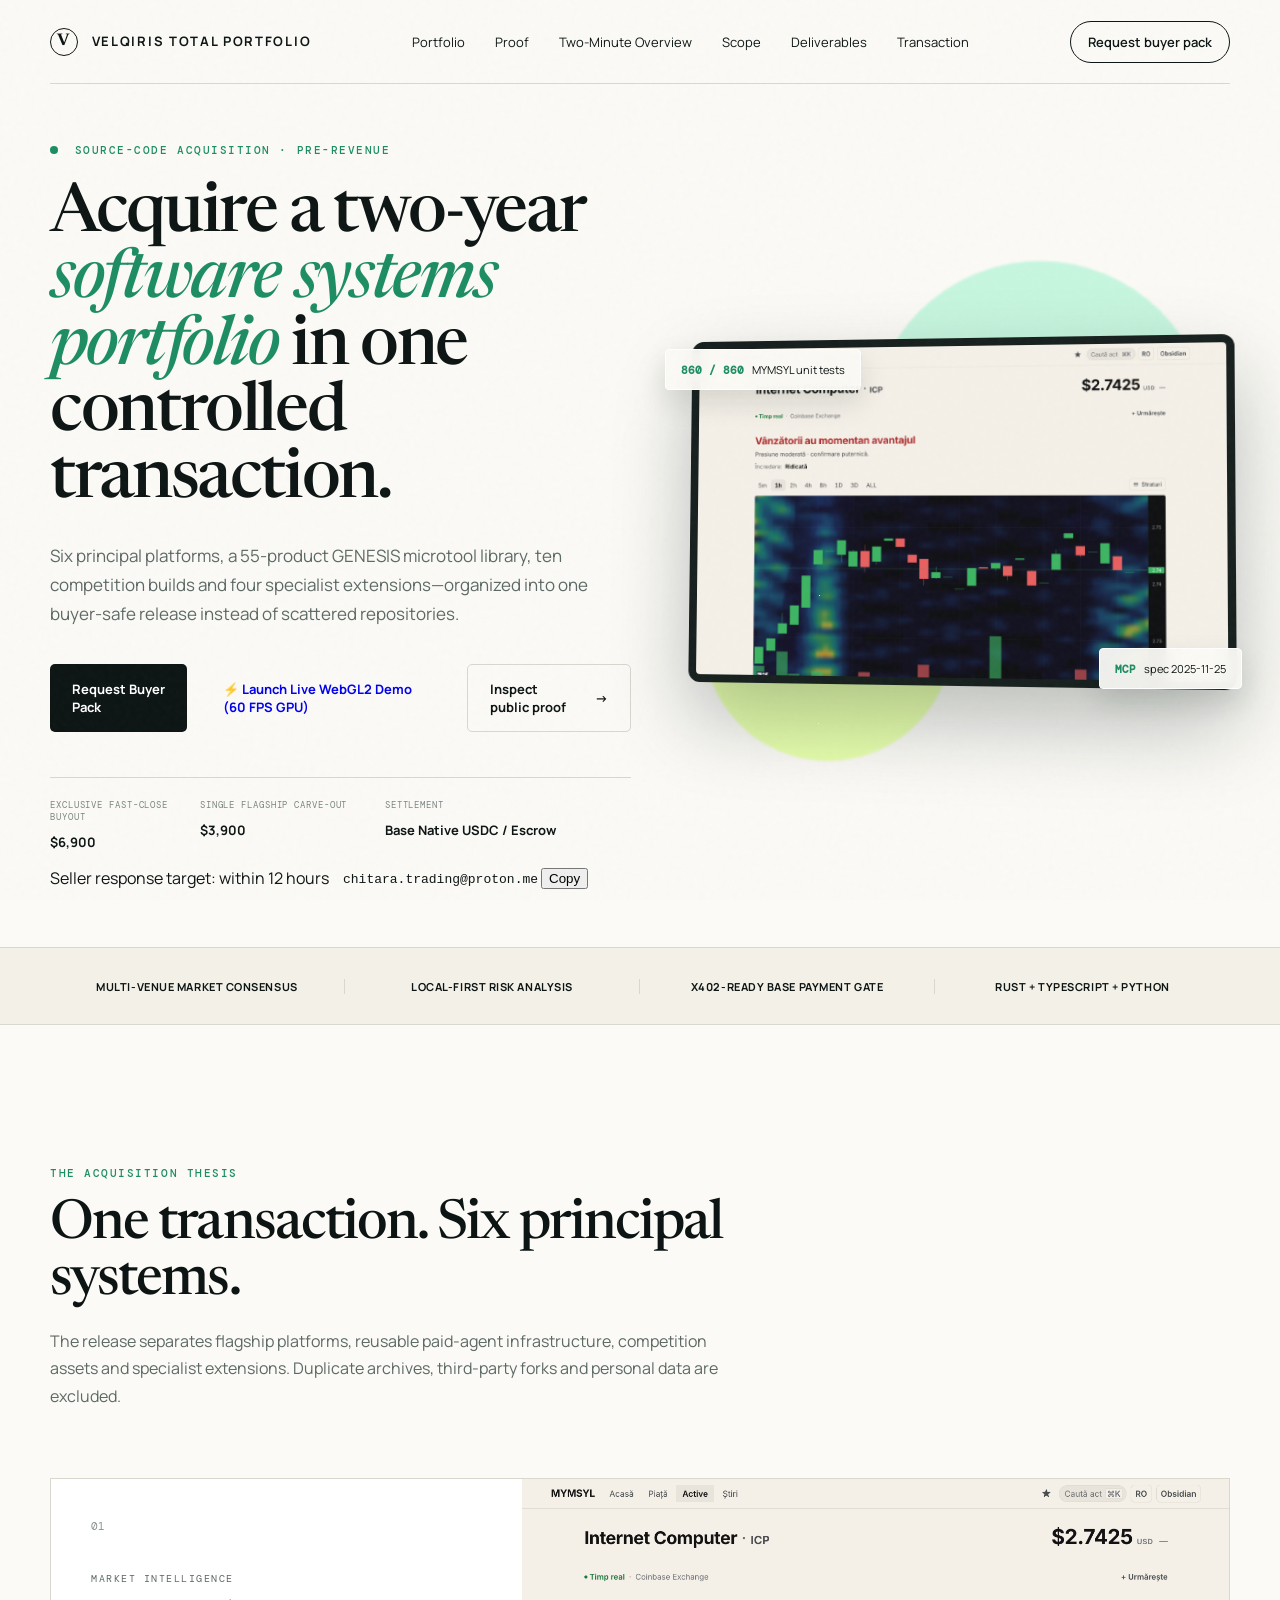
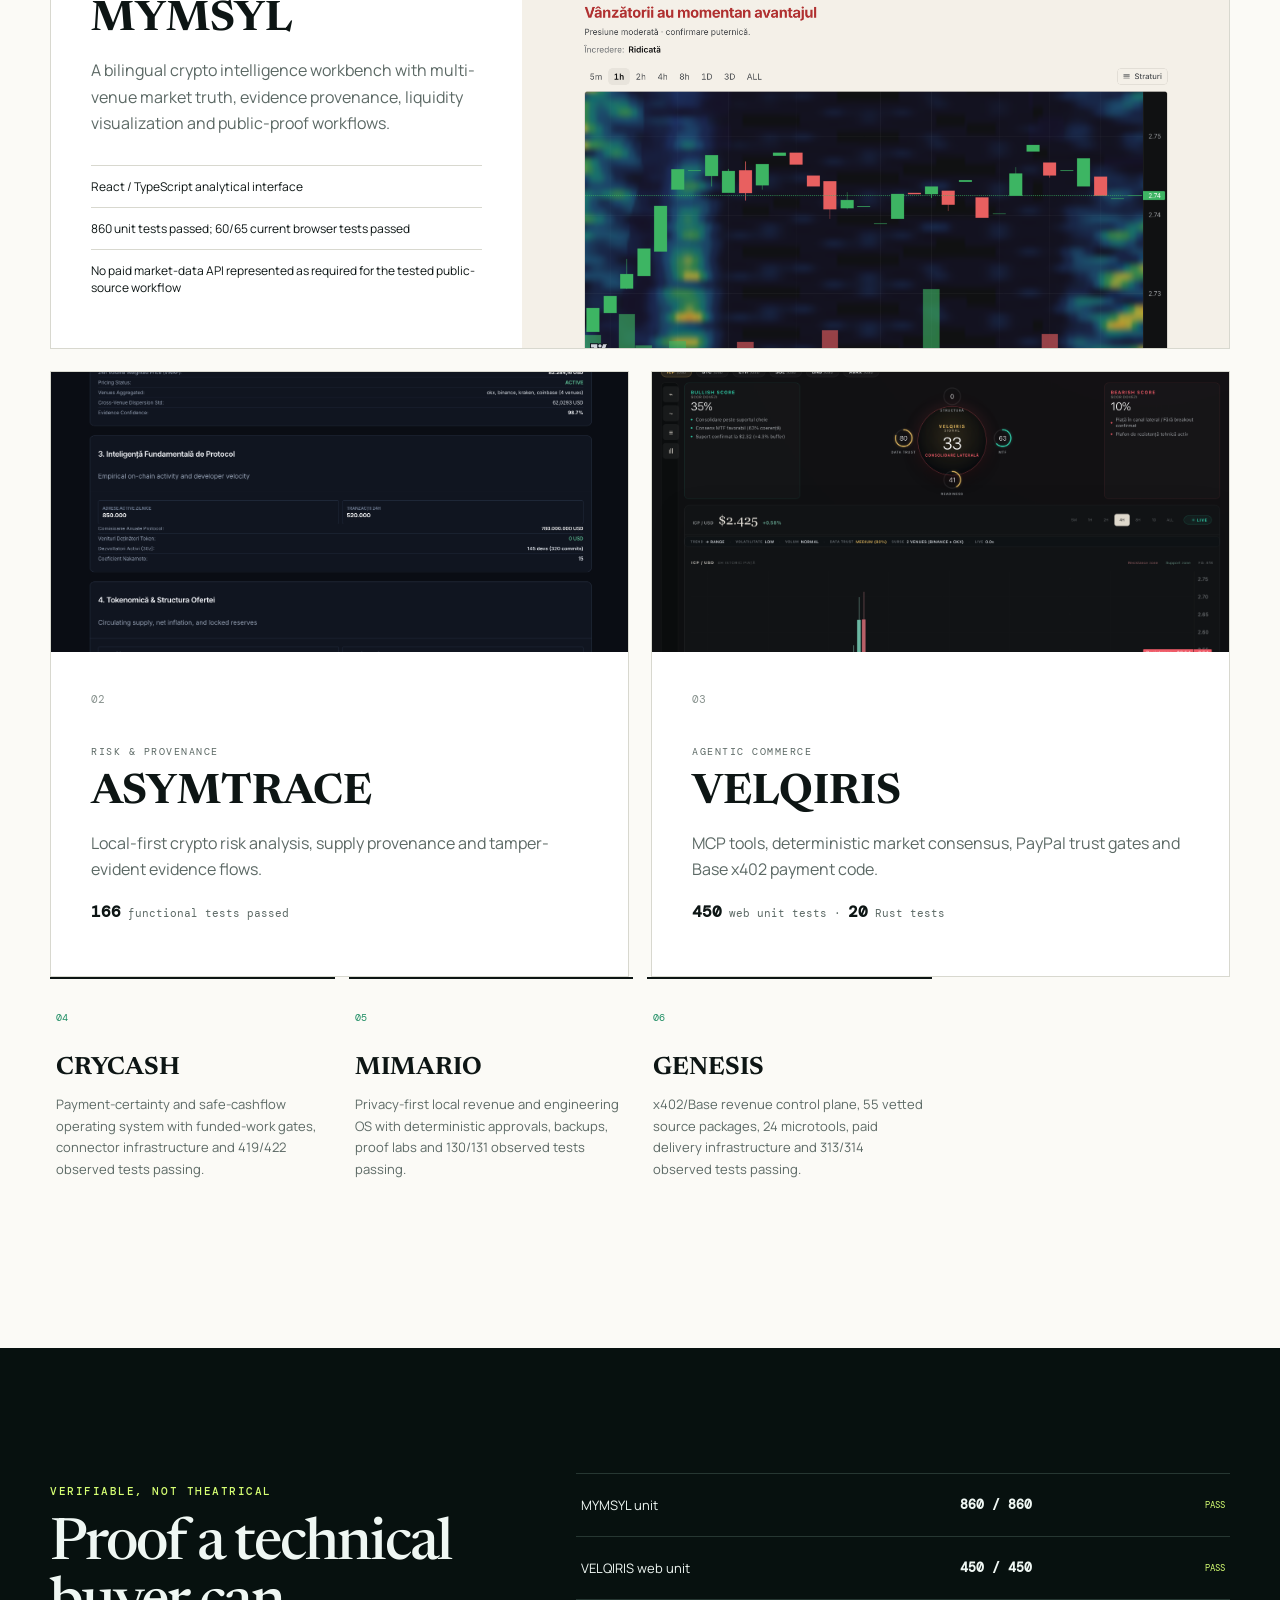
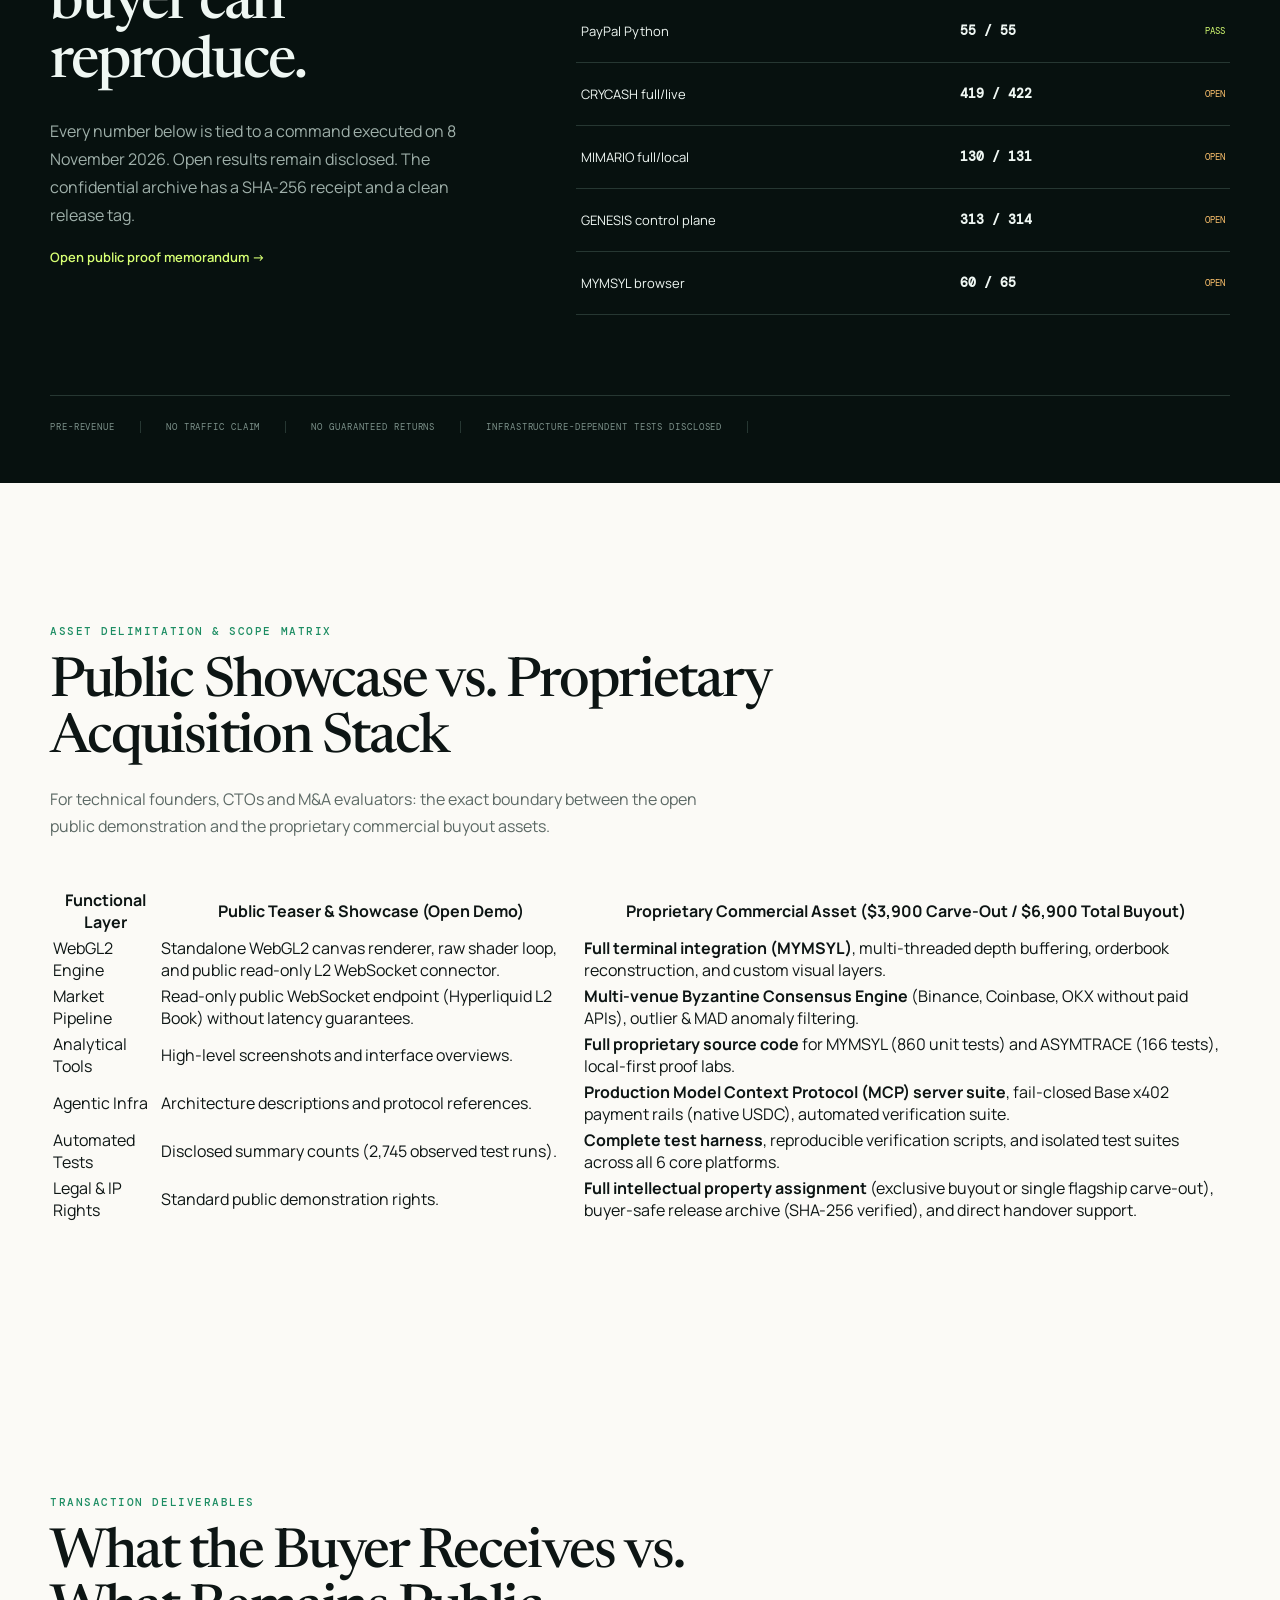
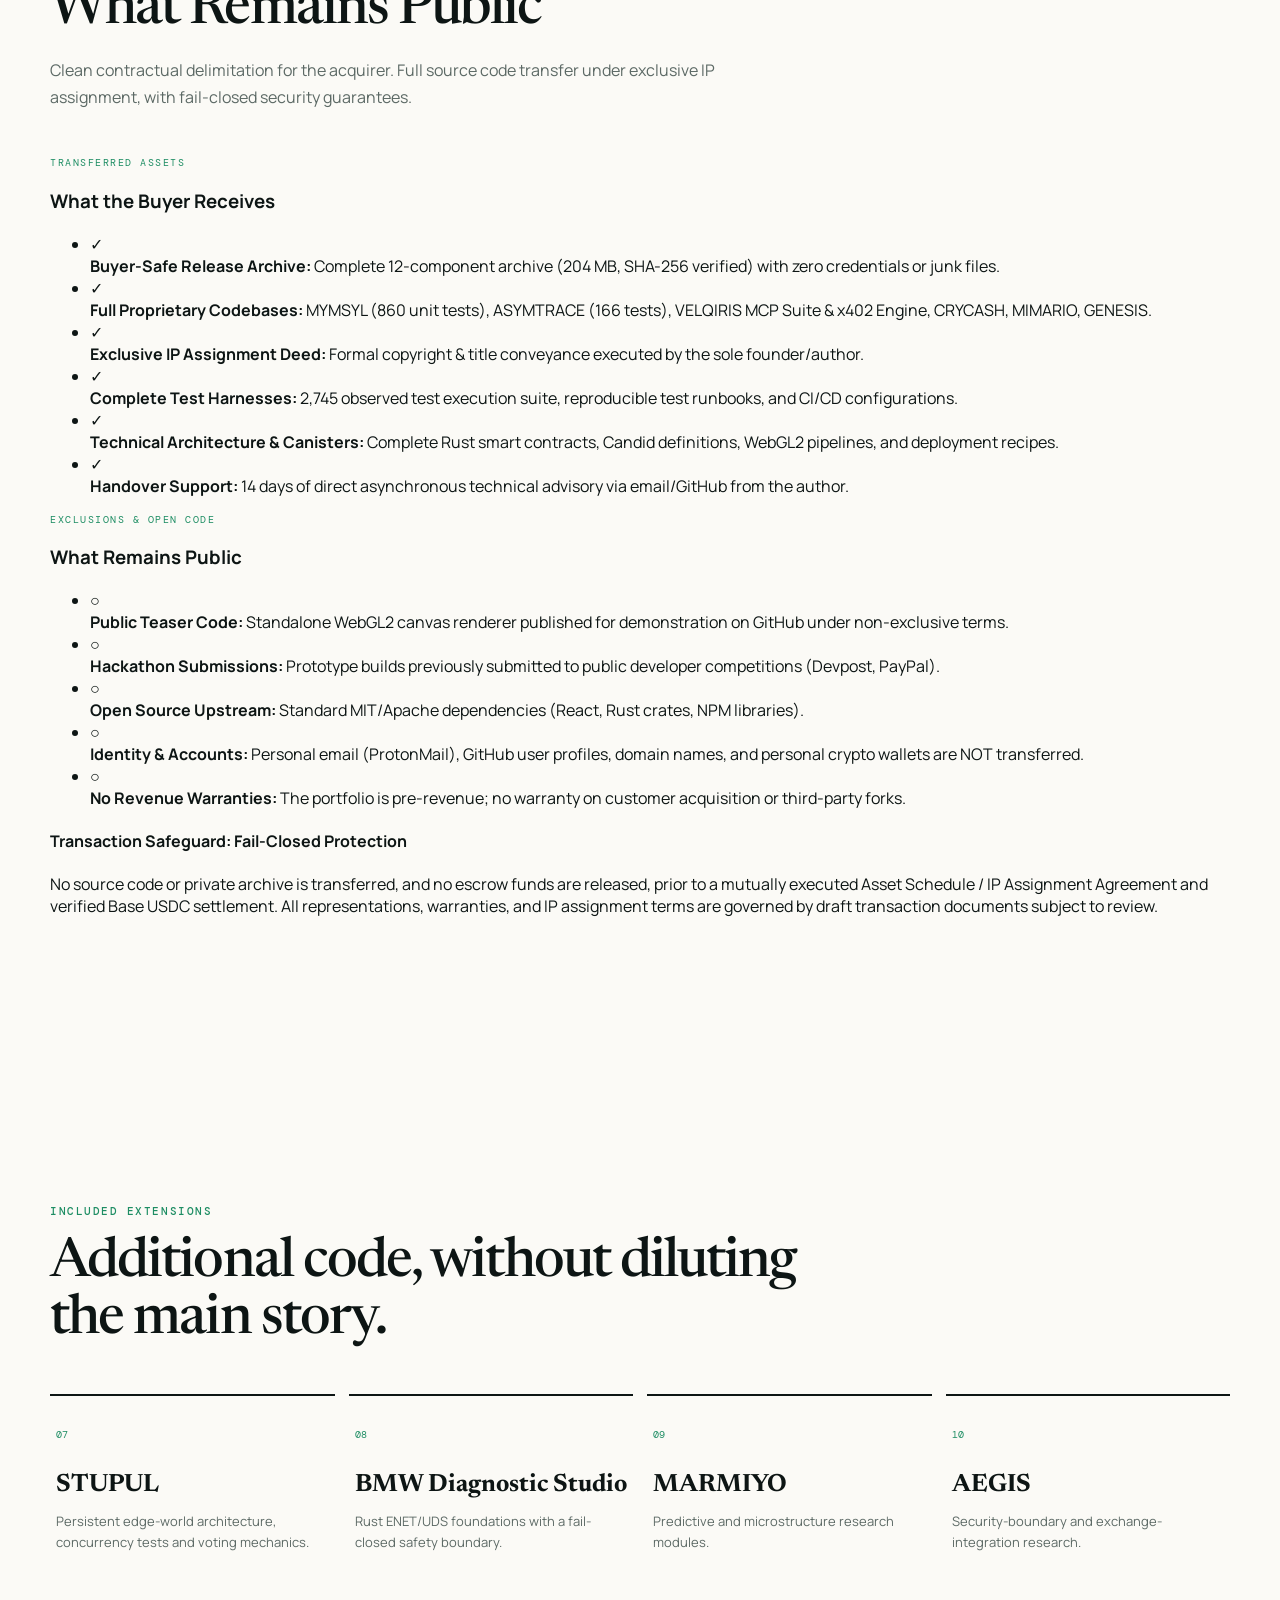
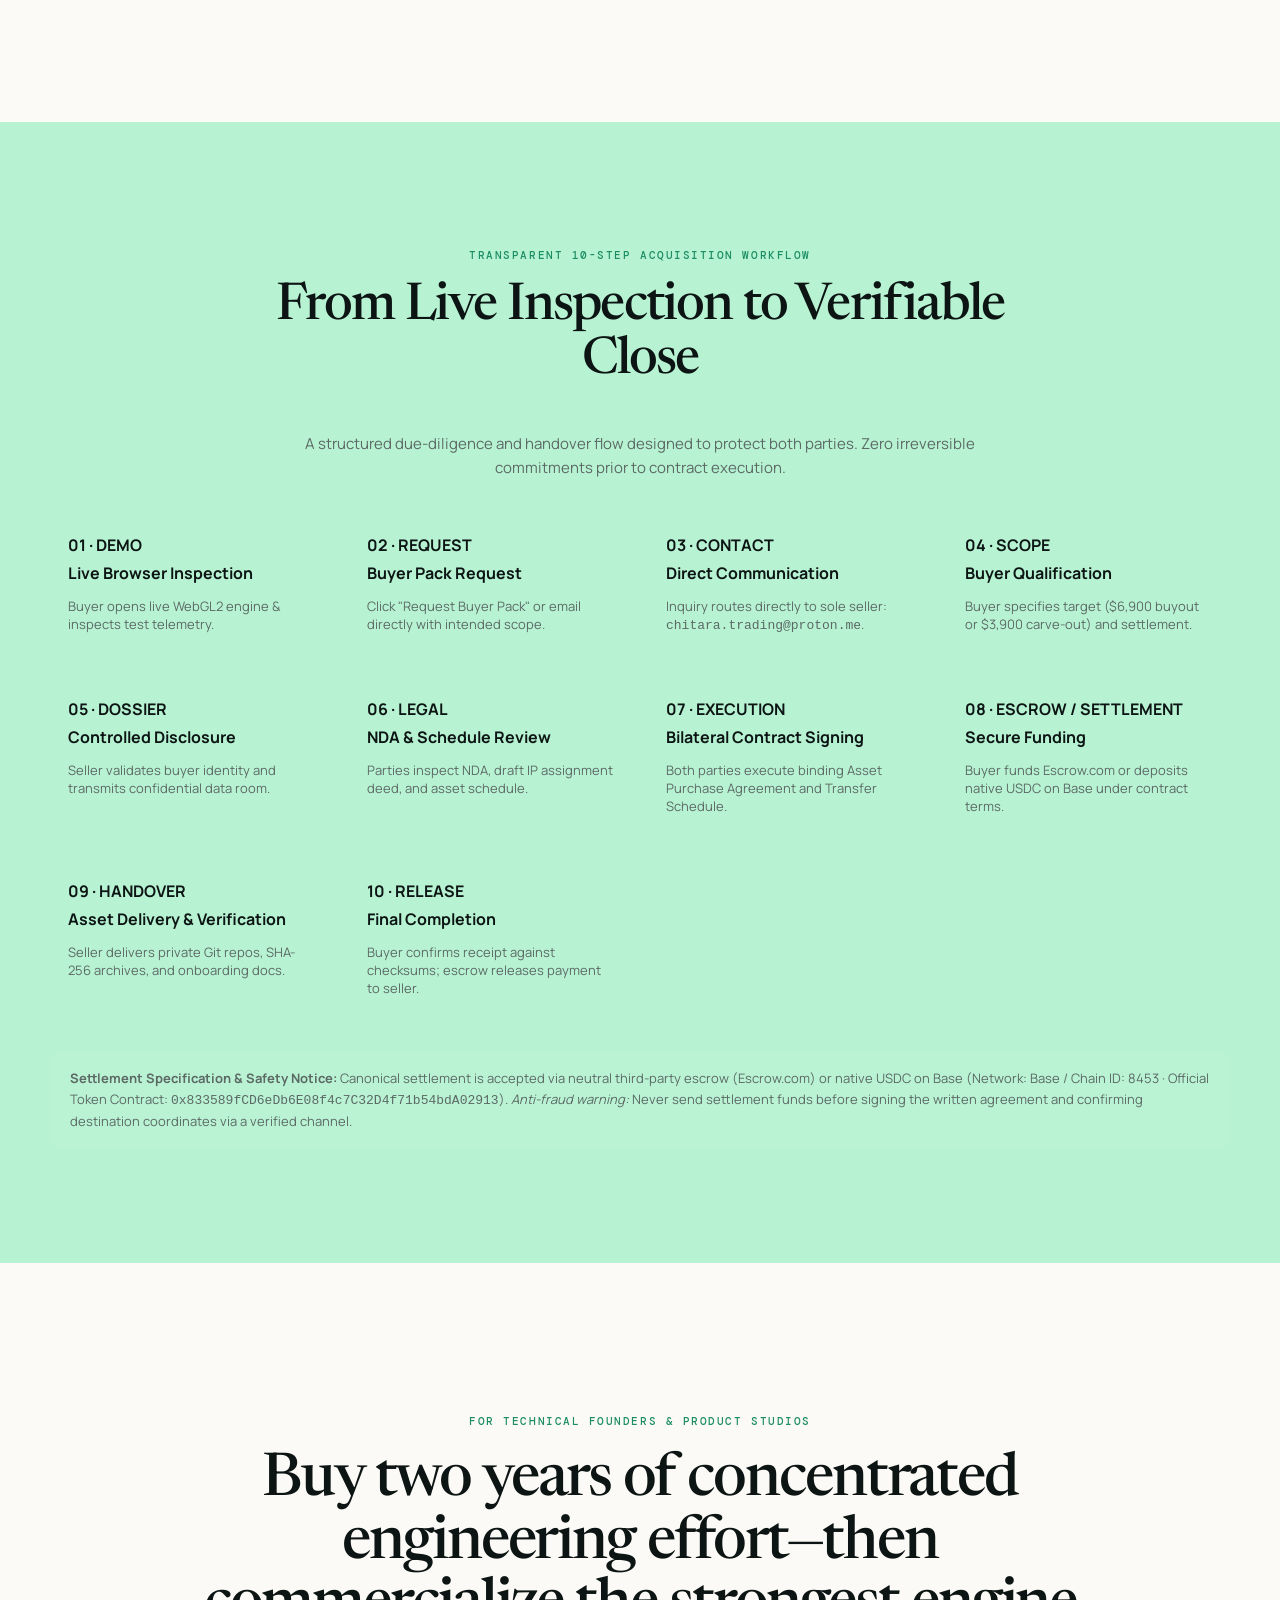
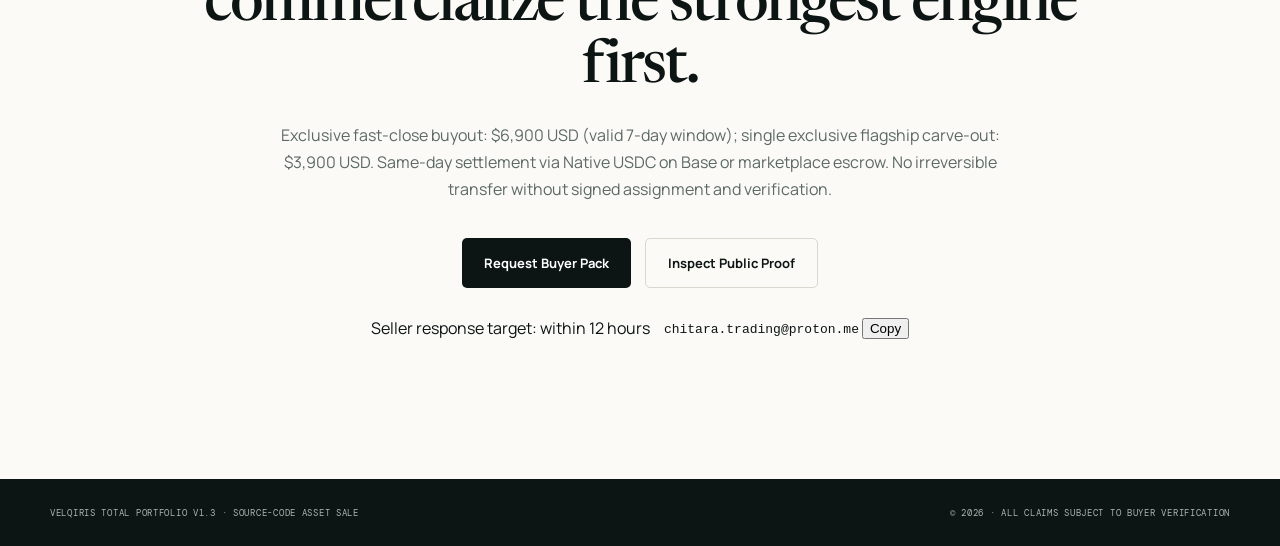
==== commit 00adde75: "docs: align technical claims with verifiable evidence and 10-step acquisition flow" ====
--- a/index.html
+++ b/index.html
@@ -13,7 +13,7 @@
 <div class="grain" aria-hidden="true"></div>
 <header class="nav shell">
   <a class="brand" href="#top" aria-label="VELQIRIS Total Portfolio home"><span>V</span> VELQIRIS TOTAL PORTFOLIO</a>
-  <nav aria-label="Primary navigation"><a href="#portfolio">Portfolio</a><a href="#proof">Proof</a><a href="walkthrough.html">Walkthrough (120s)</a><a href="#delimitation">Scope</a><a href="#deliverables">Deliverables</a><a href="#transaction">Transaction</a></nav>
+  <nav aria-label="Primary navigation"><a href="#portfolio">Portfolio</a><a href="#proof">Proof</a><a href="walkthrough.html">Two-Minute Overview</a><a href="#delimitation">Scope</a><a href="#deliverables">Deliverables</a><a href="#transaction">Transaction</a></nav>
   <a class="nav-cta" href="mailto:chitara.trading@proton.me?subject=VELQIRIS%20Total%20Portfolio%20buyer%20inquiry&body=Hello%2C%0A%0AI%20am%20interested%20in%20the%20VELQIRIS%20software%20assets.%20Please%20send%20the%20initial%20buyer%20pack%20and%20schedule.%0A%0A-%20Target%3A%20%5B$6%2C900%20Total%20Buyout%20%2F%20$3%2C900%20Single%20Flagship%5D%0A-%20Company%20%2F%20Buyer%3A%20%0A-%20Intended%20Use%3A%20%0A-%20Timeline%3A%20%0A-%20Preferred%20Settlement%3A%20%5BBase%20USDC%20%2F%20Escrow%5D">Request buyer pack</a>
 </header>
 <main id="top">
@@ -155,7 +155,7 @@
     </div>
     <div class="safeguard-box">
       <h4>Transaction Safeguard: Fail-Closed Protection</h4>
-      <p>No source code or private archive is transferred, and no escrow funds are released, prior to a mutually executed Asset Schedule / IP Assignment Agreement and verified Base USDC settlement. This ensures absolute legal protection and zero title ambiguity for both parties.</p>
+      <p>No source code or private archive is transferred, and no escrow funds are released, prior to a mutually executed Asset Schedule / IP Assignment Agreement and verified Base USDC settlement. All representations, warranties, and IP assignment terms are governed by draft transaction documents subject to review.</p>
     </div>
   </section>
 
@@ -164,7 +164,70 @@
     <div class="extension-grid"><article><span>07</span><h3>STUPUL</h3><p>Persistent edge-world architecture, concurrency tests and voting mechanics.</p></article><article><span>08</span><h3>BMW Diagnostic Studio</h3><p>Rust ENET/UDS foundations with a fail-closed safety boundary.</p></article><article><span>09</span><h3>MARMIYO</h3><p>Predictive and microstructure research modules.</p></article><article><span>10</span><h3>AEGIS</h3><p>Security-boundary and exchange-integration research.</p></article></div>
   </section>
 
-  <section class="transaction" id="transaction"><div class="shell transaction-grid"><div><p class="eyebrow">CLEAN TRANSACTION DESIGN</p><h2>Serious diligence. Controlled disclosure. Safe settlement.</h2></div><ol><li><span>01</span><div><b>Public proof</b><p>Buyer reviews screenshots, scope, test ledger and known limitations.</p></div></li><li><span>02</span><div><b>NDA &amp; verification</b><p>Qualified buyer receives controlled data-room access and runs reproducible checks.</p></div></li><li><span>03</span><div><b>Signed asset schedule</b><p>Exact repositories, rights, exclusions and handover obligations are agreed in writing.</p></div></li><li><span>04</span><div><b>Escrow or verified Base settlement</b><p>Marketplace escrow/wire is preferred. Base USDC requires chain, token and address verification under the signed agreement.</p></div></li></ol></div></section>
+  <section class="transaction" id="transaction">
+    <div class="shell">
+      <div style="text-align:center;max-width:760px;margin:0 auto 36px auto;">
+        <p class="eyebrow">TRANSPARENT 10-STEP ACQUISITION WORKFLOW</p>
+        <h2>From Live Inspection to Verifiable Close</h2>
+        <p style="color:var(--muted);font-size:15px;line-height:1.6;">A structured due-diligence and handover flow designed to protect both parties. Zero irreversible commitments prior to contract execution.</p>
+      </div>
+      <div class="transaction-grid" style="display:grid;grid-template-columns:repeat(auto-fit, minmax(280px, 1fr));gap:16px;">
+        <div class="deliverable-card" style="padding:18px;">
+          <span style="font-weight:700;color:var(--accent);">01 · DEMO</span>
+          <h4 style="margin:6px 0;">Live Browser Inspection</h4>
+          <p style="font-size:13px;color:var(--muted);">Buyer opens live WebGL2 engine &amp; inspects test telemetry.</p>
+        </div>
+        <div class="deliverable-card" style="padding:18px;">
+          <span style="font-weight:700;color:var(--accent);">02 · REQUEST</span>
+          <h4 style="margin:6px 0;">Buyer Pack Request</h4>
+          <p style="font-size:13px;color:var(--muted);">Click "Request Buyer Pack" or email directly with intended scope.</p>
+        </div>
+        <div class="deliverable-card" style="padding:18px;">
+          <span style="font-weight:700;color:var(--accent);">03 · CONTACT</span>
+          <h4 style="margin:6px 0;">Direct Communication</h4>
+          <p style="font-size:13px;color:var(--muted);">Inquiry routes directly to sole seller: <code>chitara.trading@proton.me</code>.</p>
+        </div>
+        <div class="deliverable-card" style="padding:18px;">
+          <span style="font-weight:700;color:var(--accent);">04 · SCOPE</span>
+          <h4 style="margin:6px 0;">Buyer Qualification</h4>
+          <p style="font-size:13px;color:var(--muted);">Buyer specifies target ($6,900 buyout or $3,900 carve-out) and settlement.</p>
+        </div>
+        <div class="deliverable-card" style="padding:18px;">
+          <span style="font-weight:700;color:var(--accent);">05 · DOSSIER</span>
+          <h4 style="margin:6px 0;">Controlled Disclosure</h4>
+          <p style="font-size:13px;color:var(--muted);">Seller validates buyer identity and transmits confidential data room.</p>
+        </div>
+        <div class="deliverable-card" style="padding:18px;">
+          <span style="font-weight:700;color:var(--accent);">06 · LEGAL</span>
+          <h4 style="margin:6px 0;">NDA &amp; Schedule Review</h4>
+          <p style="font-size:13px;color:var(--muted);">Parties inspect NDA, draft IP assignment deed, and asset schedule.</p>
+        </div>
+        <div class="deliverable-card" style="padding:18px;">
+          <span style="font-weight:700;color:var(--accent);">07 · EXECUTION</span>
+          <h4 style="margin:6px 0;">Bilateral Contract Signing</h4>
+          <p style="font-size:13px;color:var(--muted);">Both parties execute binding Asset Purchase Agreement and Transfer Schedule.</p>
+        </div>
+        <div class="deliverable-card" style="padding:18px;">
+          <span style="font-weight:700;color:var(--accent);">08 · ESCROW / SETTLEMENT</span>
+          <h4 style="margin:6px 0;">Secure Funding</h4>
+          <p style="font-size:13px;color:var(--muted);">Buyer funds Escrow.com or deposits native USDC on Base under contract terms.</p>
+        </div>
+        <div class="deliverable-card" style="padding:18px;">
+          <span style="font-weight:700;color:var(--accent);">09 · HANDOVER</span>
+          <h4 style="margin:6px 0;">Asset Delivery &amp; Verification</h4>
+          <p style="font-size:13px;color:var(--muted);">Seller delivers private Git repos, SHA-256 archives, and onboarding docs.</p>
+        </div>
+        <div class="deliverable-card" style="padding:18px;">
+          <span style="font-weight:700;color:var(--accent);">10 · RELEASE</span>
+          <h4 style="margin:6px 0;">Final Completion</h4>
+          <p style="font-size:13px;color:var(--muted);">Buyer confirms receipt against checksums; escrow releases payment to seller.</p>
+        </div>
+      </div>
+      <div style="margin-top:24px;padding:16px 20px;border-radius:8px;background:rgba(255,255,255,0.03);border:1px solid var(--border);font-size:13px;color:var(--muted);line-height:1.6;">
+        <strong style="color:var(--text);">Settlement Specification &amp; Safety Notice:</strong> Canonical settlement is accepted via neutral third-party escrow (Escrow.com) or native USDC on Base (Network: Base / Chain ID: 8453 · Official Token Contract: <code>0x833589fCD6eDb6E08f4c7C32D4f71b54bdA02913</code>). <em>Anti-fraud warning:</em> Never send settlement funds before signing the written agreement and confirming destination coordinates via a verified channel.
+      </div>
+    </div>
+  </section>
   <section class="closing shell"><p class="eyebrow">FOR TECHNICAL FOUNDERS &amp; PRODUCT STUDIOS</p><h2>Buy two years of concentrated engineering effort—then commercialize the strongest engine first.</h2><p>Exclusive fast-close buyout: $6,900 USD (valid 7-day window); single exclusive flagship carve-out: $3,900 USD. Same-day settlement via Native USDC on Base or marketplace escrow. No irreversible transfer without signed assignment and verification.</p>
     <div style="display:flex;justify-content:center;gap:14px;flex-wrap:wrap;margin-bottom:28px;">
       <a class="button primary" href="mailto:chitara.trading@proton.me?subject=VELQIRIS%20Total%20Portfolio%20fast-close%20buyer&body=Hello%2C%0A%0AI%20am%20interested%20in%20the%20VELQIRIS%20software%20assets.%20Please%20send%20the%20buyer%20pack%20and%20schedule.%0A%0A-%20Target%3A%20%5B$6%2C900%20Total%20Buyout%20%2F%20$3%2C900%20Single%20Flagship%5D%0A-%20Company%20%2F%20Buyer%3A%20%0A-%20Intended%20Use%3A%20%0A-%20Timeline%3A%20%0A-%20Preferred%20Settlement%3A%20%5BBase%20USDC%20%2F%20Escrow%5D">Request Buyer Pack</a>
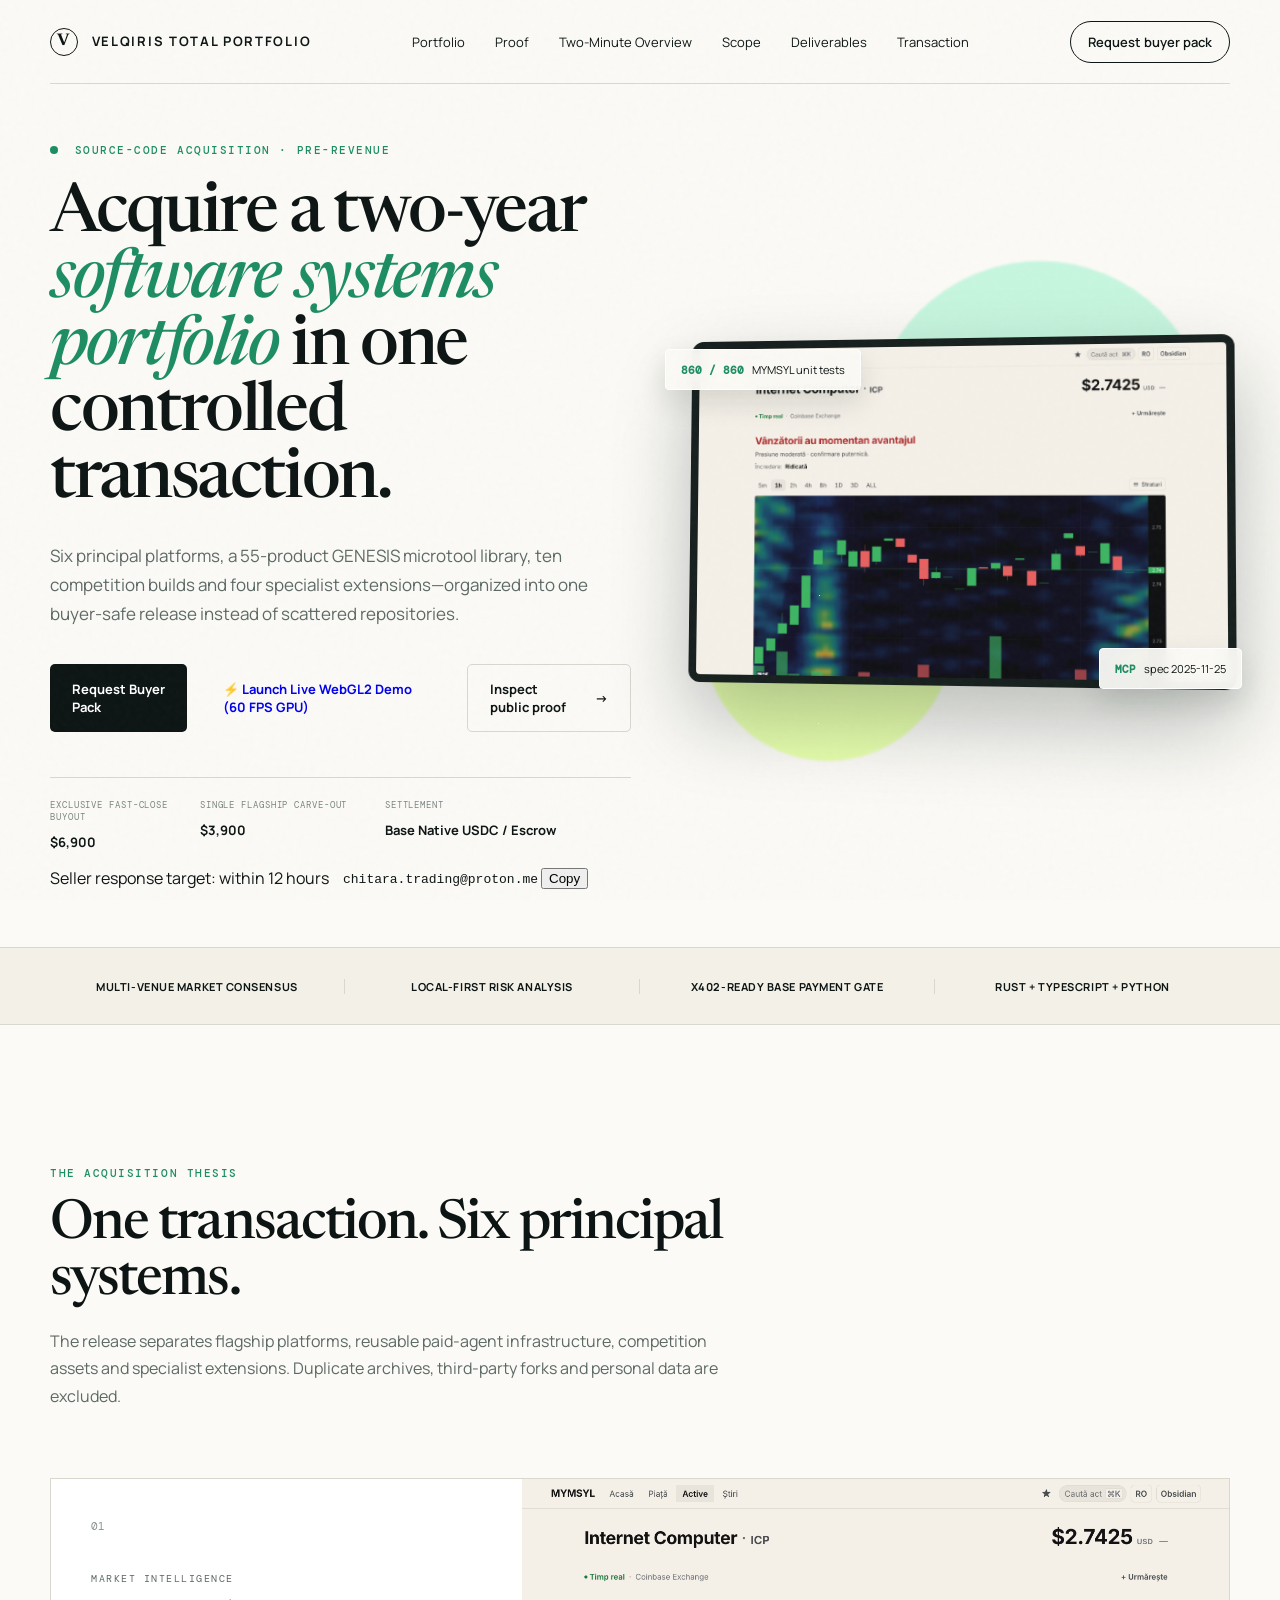
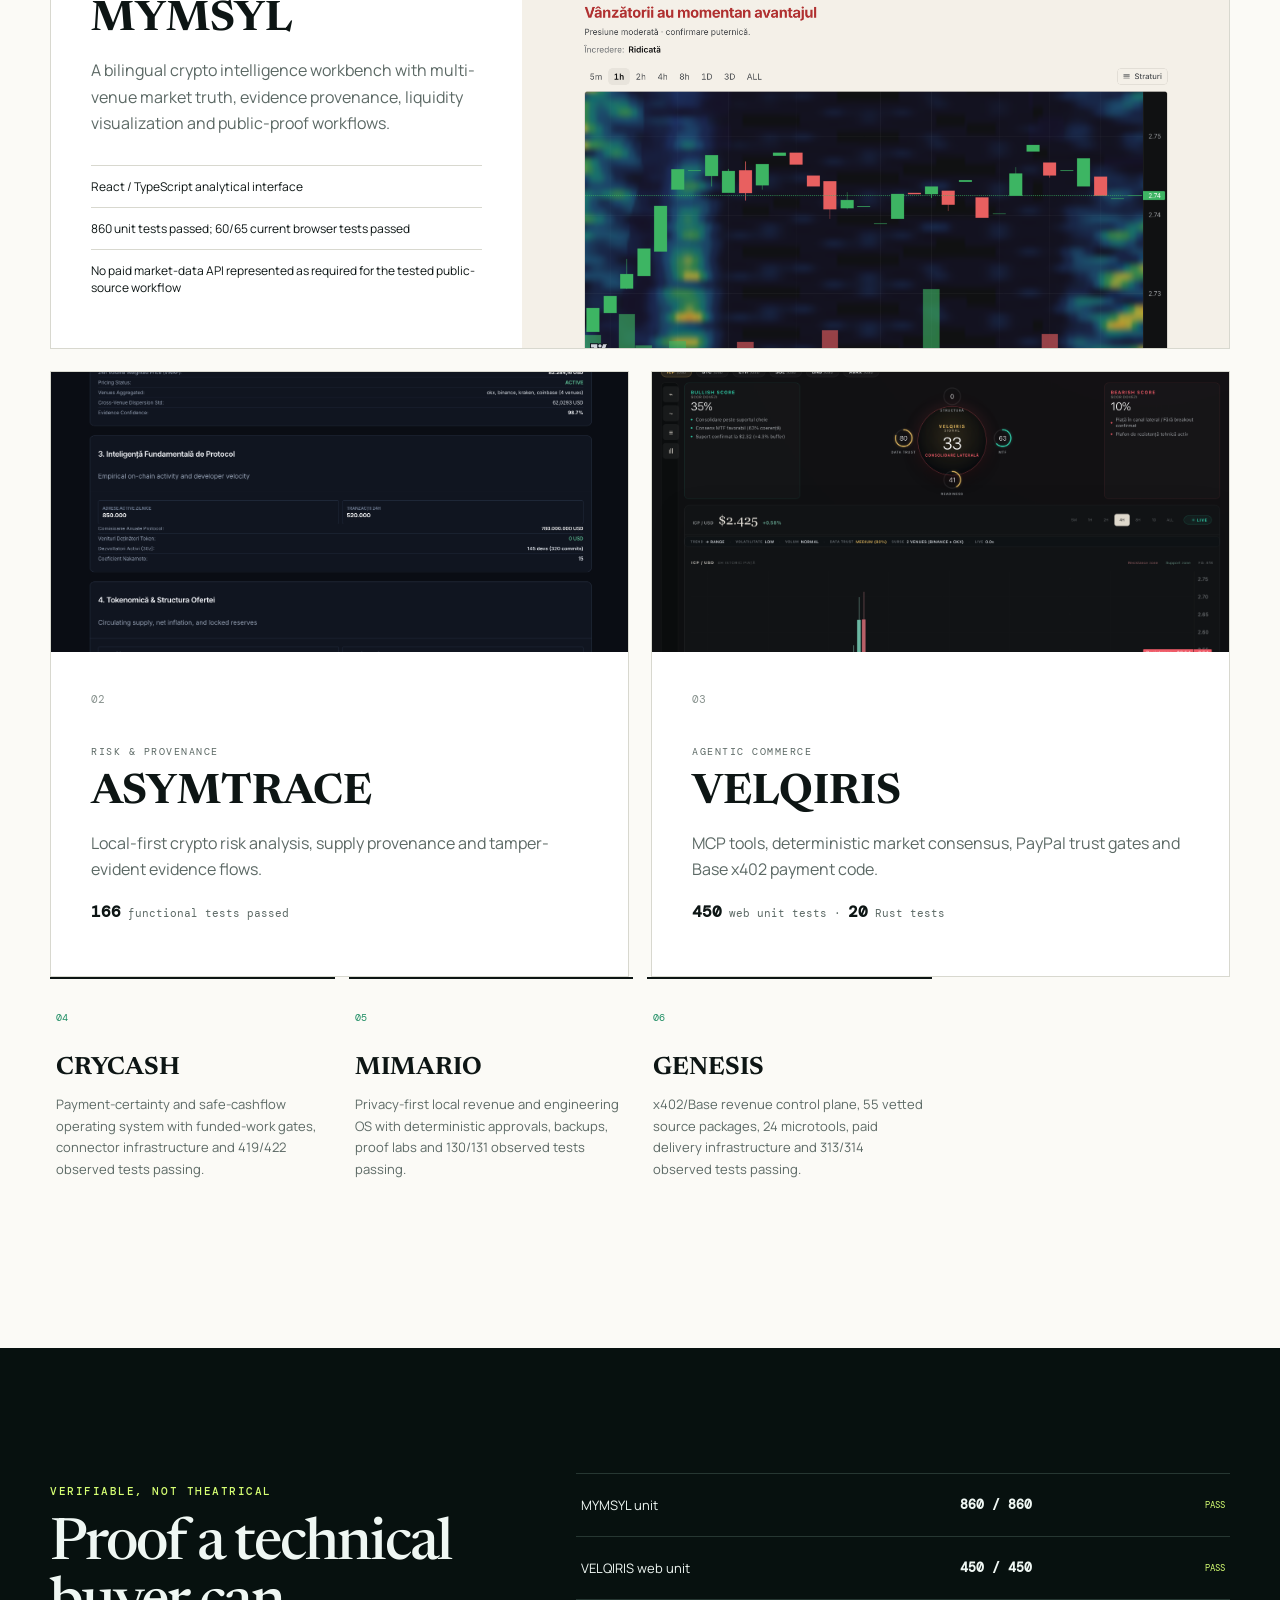
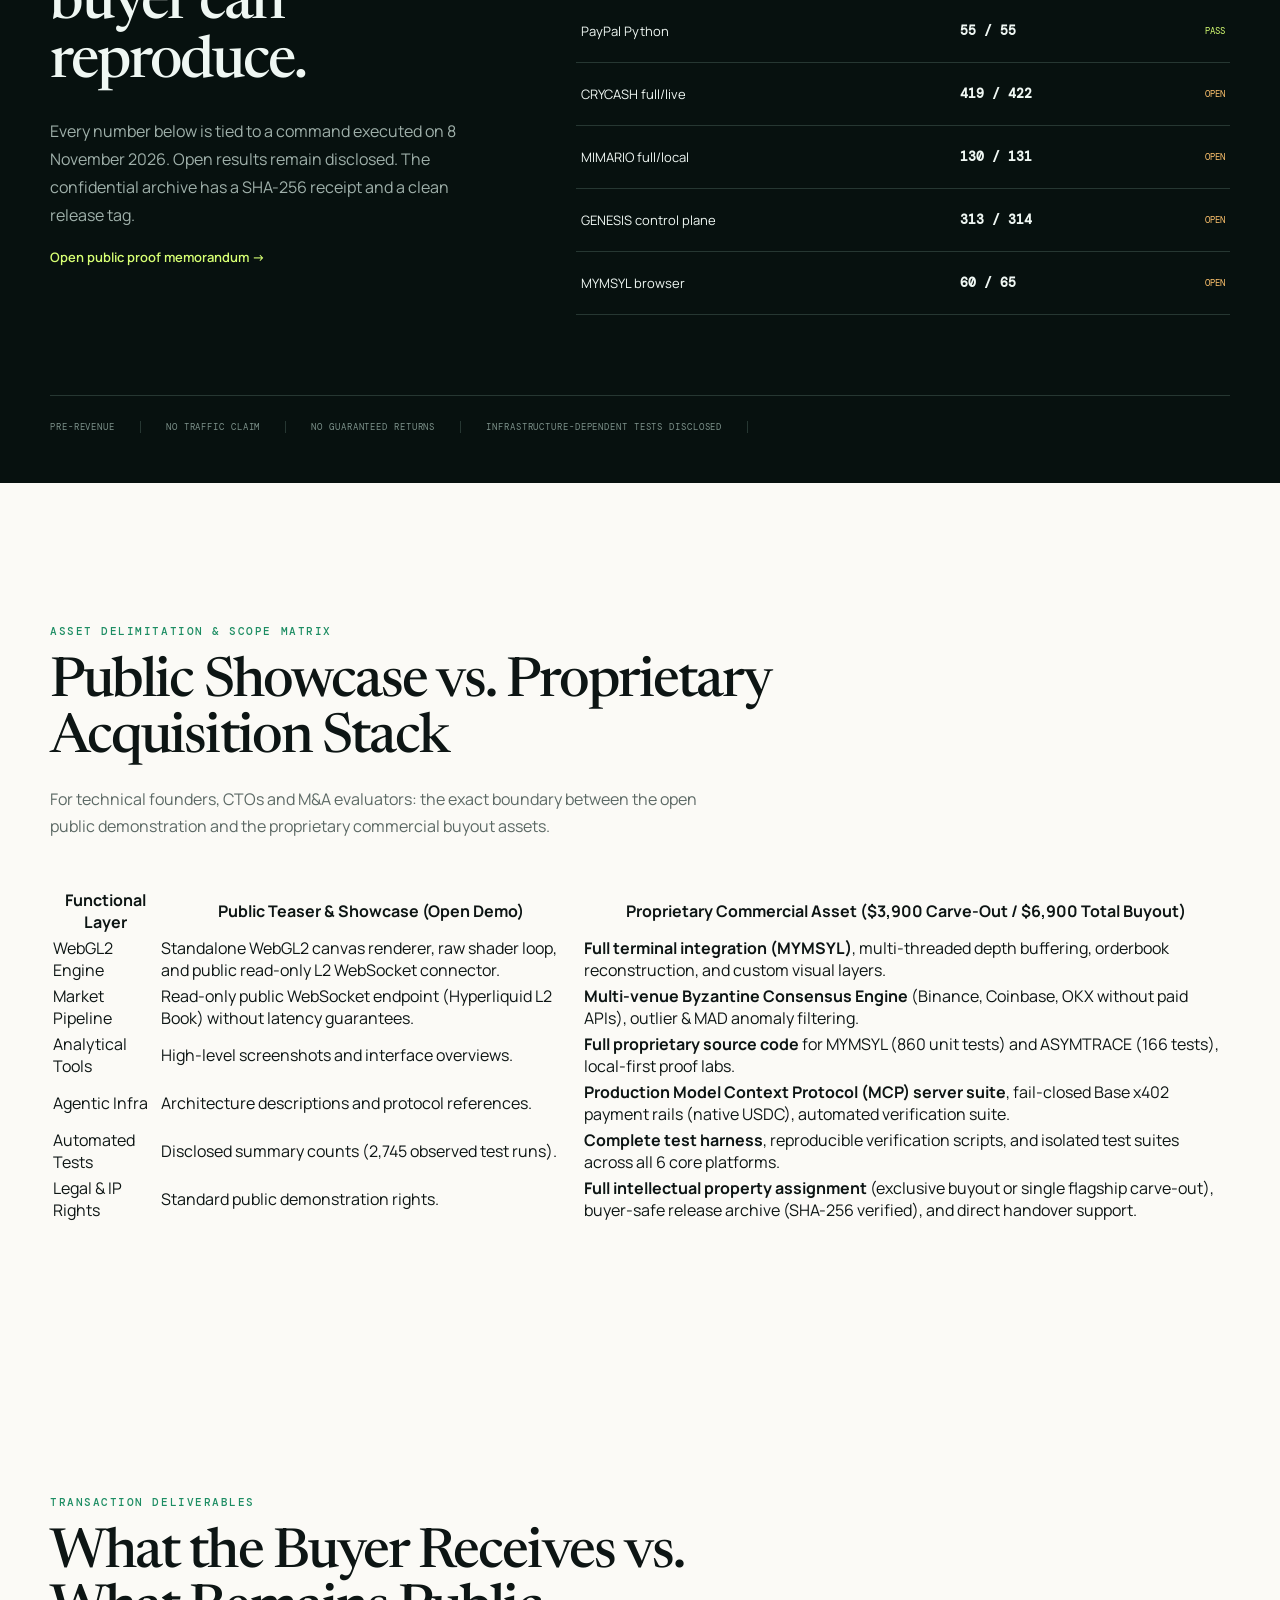
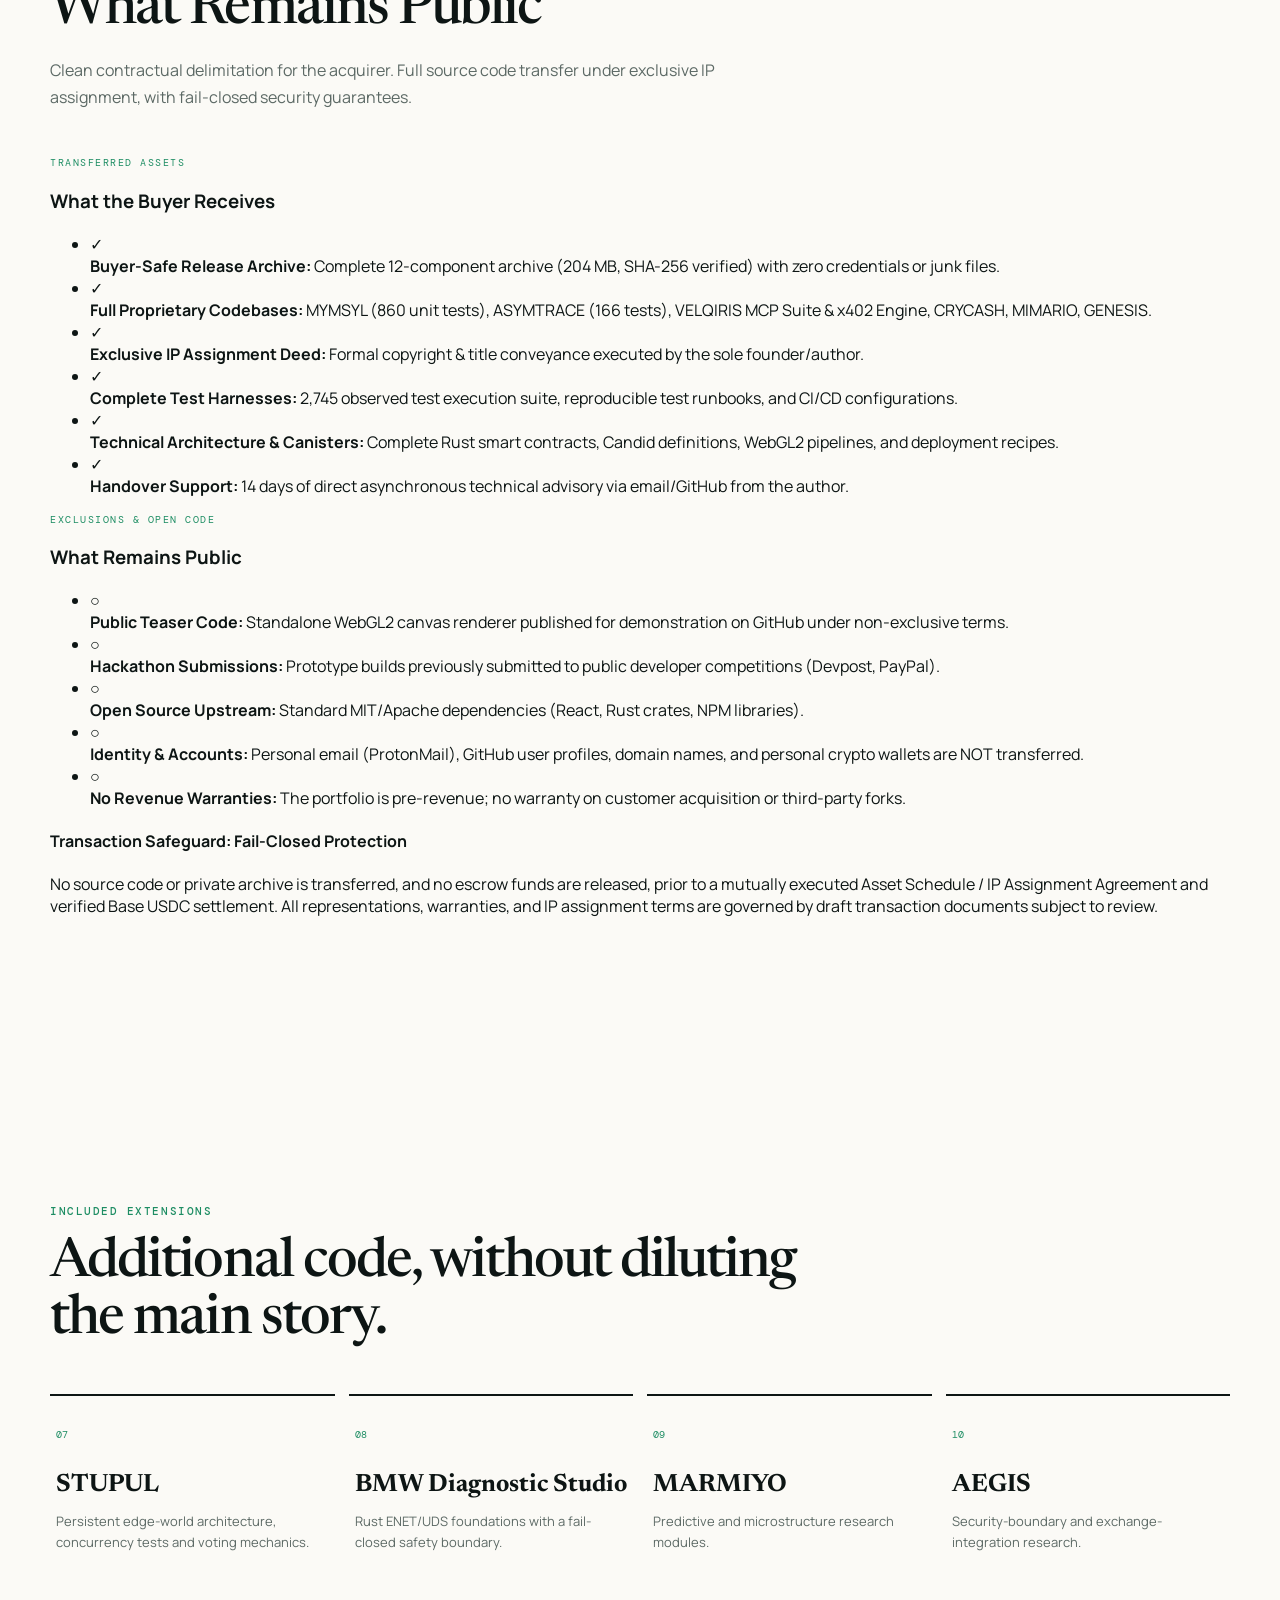
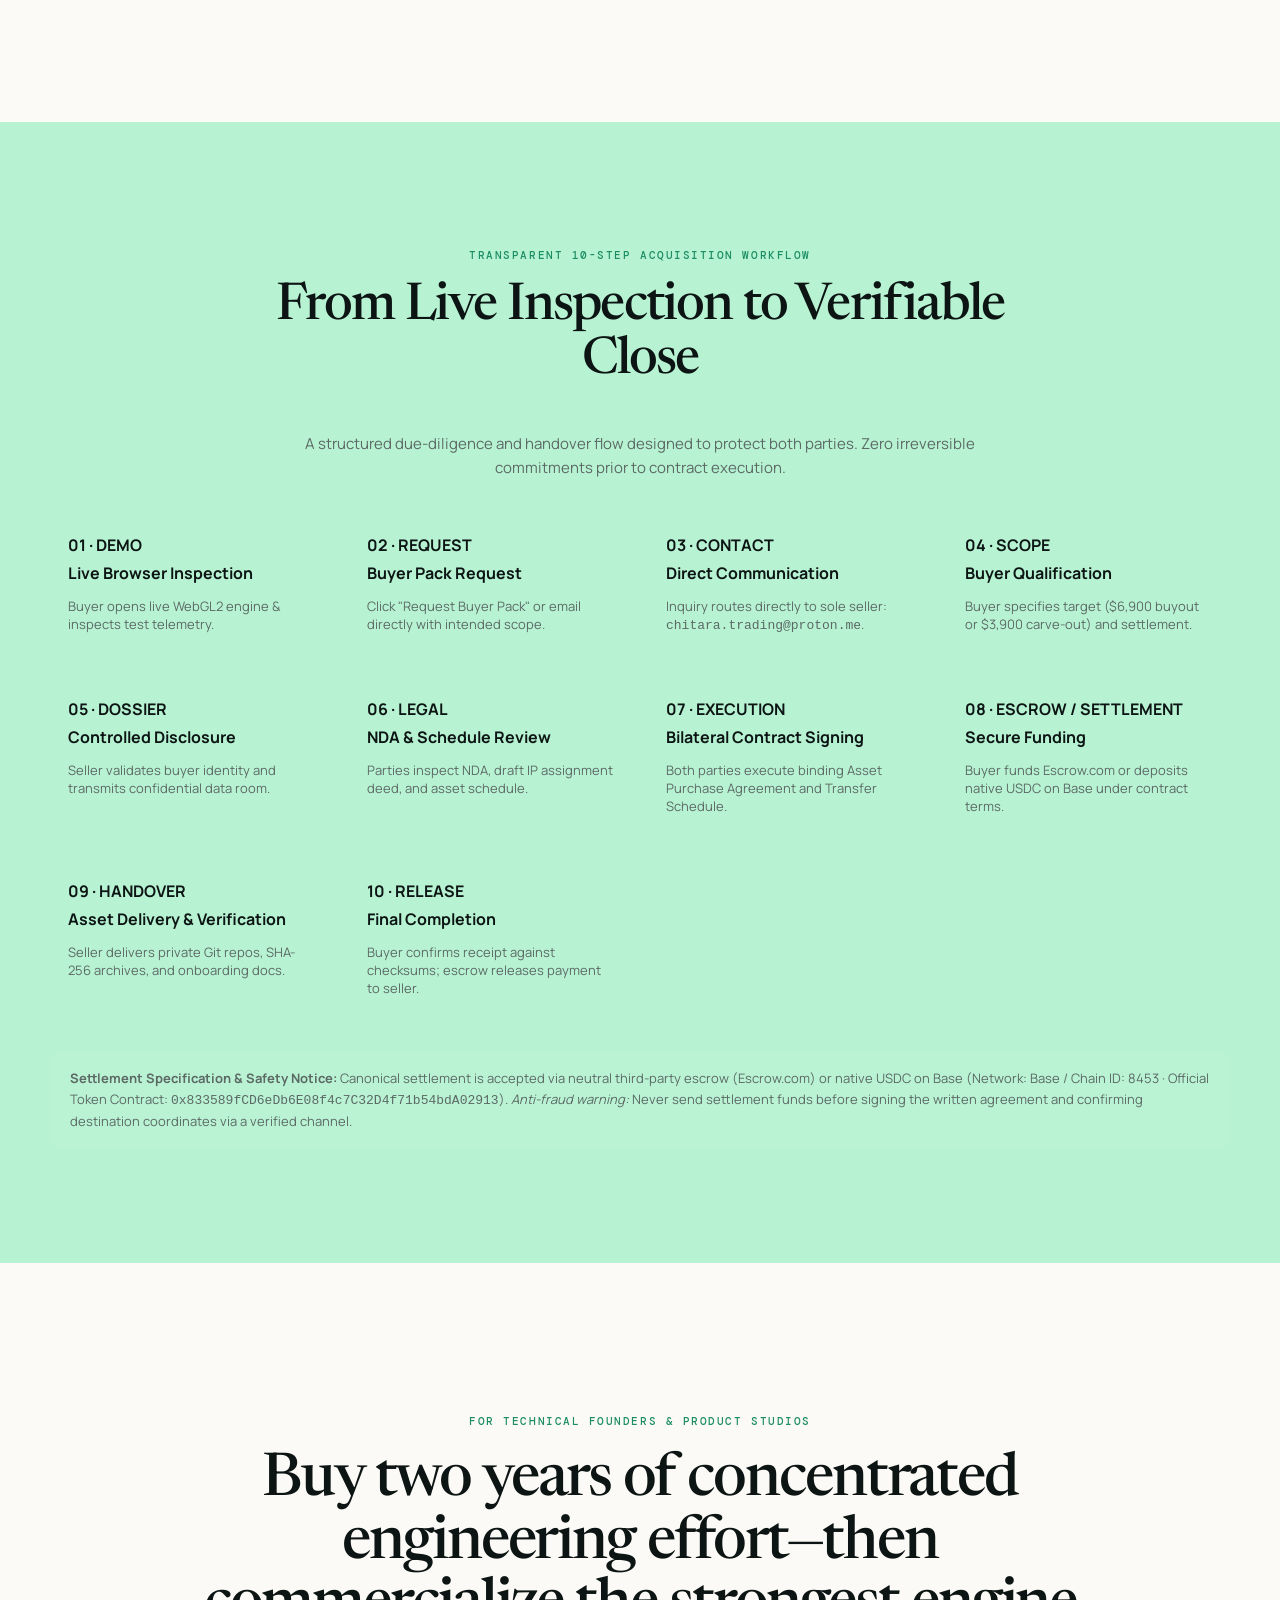
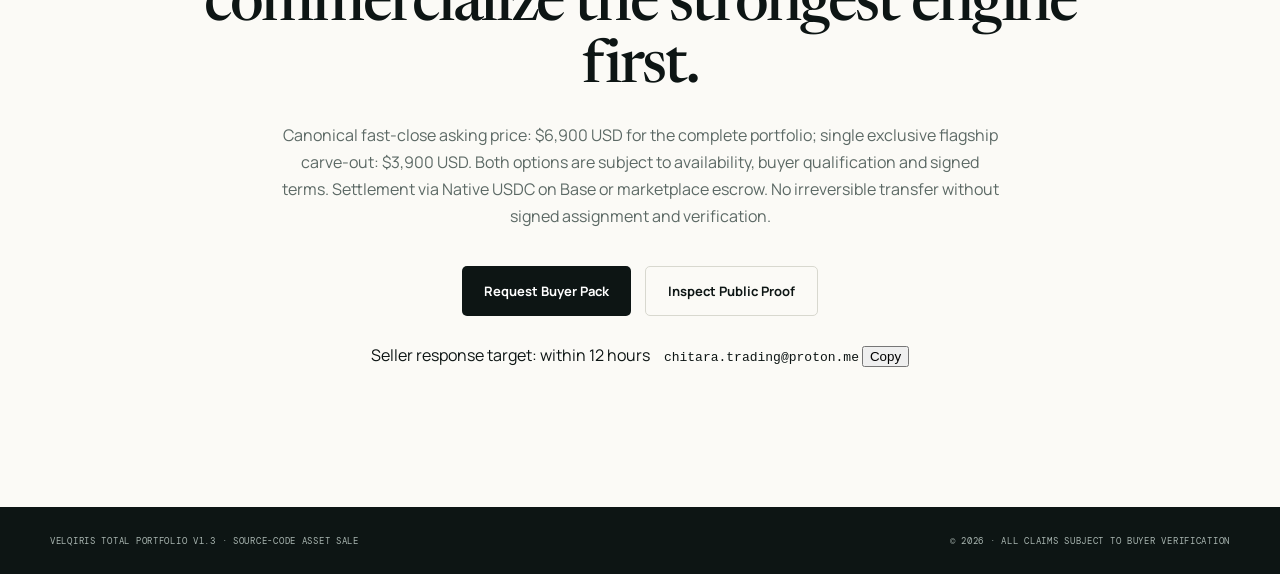
==== commit 2998dcf7: "Use canonical evergreen acquisition terms" ====
--- a/index.html
+++ b/index.html
@@ -228,7 +228,7 @@
       </div>
     </div>
   </section>
-  <section class="closing shell"><p class="eyebrow">FOR TECHNICAL FOUNDERS &amp; PRODUCT STUDIOS</p><h2>Buy two years of concentrated engineering effort—then commercialize the strongest engine first.</h2><p>Exclusive fast-close buyout: $6,900 USD (valid 7-day window); single exclusive flagship carve-out: $3,900 USD. Same-day settlement via Native USDC on Base or marketplace escrow. No irreversible transfer without signed assignment and verification.</p>
+  <section class="closing shell"><p class="eyebrow">FOR TECHNICAL FOUNDERS &amp; PRODUCT STUDIOS</p><h2>Buy two years of concentrated engineering effort—then commercialize the strongest engine first.</h2><p>Canonical fast-close asking price: $6,900 USD for the complete portfolio; single exclusive flagship carve-out: $3,900 USD. Both options are subject to availability, buyer qualification and signed terms. Settlement via Native USDC on Base or marketplace escrow. No irreversible transfer without signed assignment and verification.</p>
     <div style="display:flex;justify-content:center;gap:14px;flex-wrap:wrap;margin-bottom:28px;">
       <a class="button primary" href="mailto:chitara.trading@proton.me?subject=VELQIRIS%20Total%20Portfolio%20fast-close%20buyer&body=Hello%2C%0A%0AI%20am%20interested%20in%20the%20VELQIRIS%20software%20assets.%20Please%20send%20the%20buyer%20pack%20and%20schedule.%0A%0A-%20Target%3A%20%5B$6%2C900%20Total%20Buyout%20%2F%20$3%2C900%20Single%20Flagship%5D%0A-%20Company%20%2F%20Buyer%3A%20%0A-%20Intended%20Use%3A%20%0A-%20Timeline%3A%20%0A-%20Preferred%20Settlement%3A%20%5BBase%20USDC%20%2F%20Escrow%5D">Request Buyer Pack</a>
       <a class="button ghost" href="proof.html">Inspect Public Proof</a>
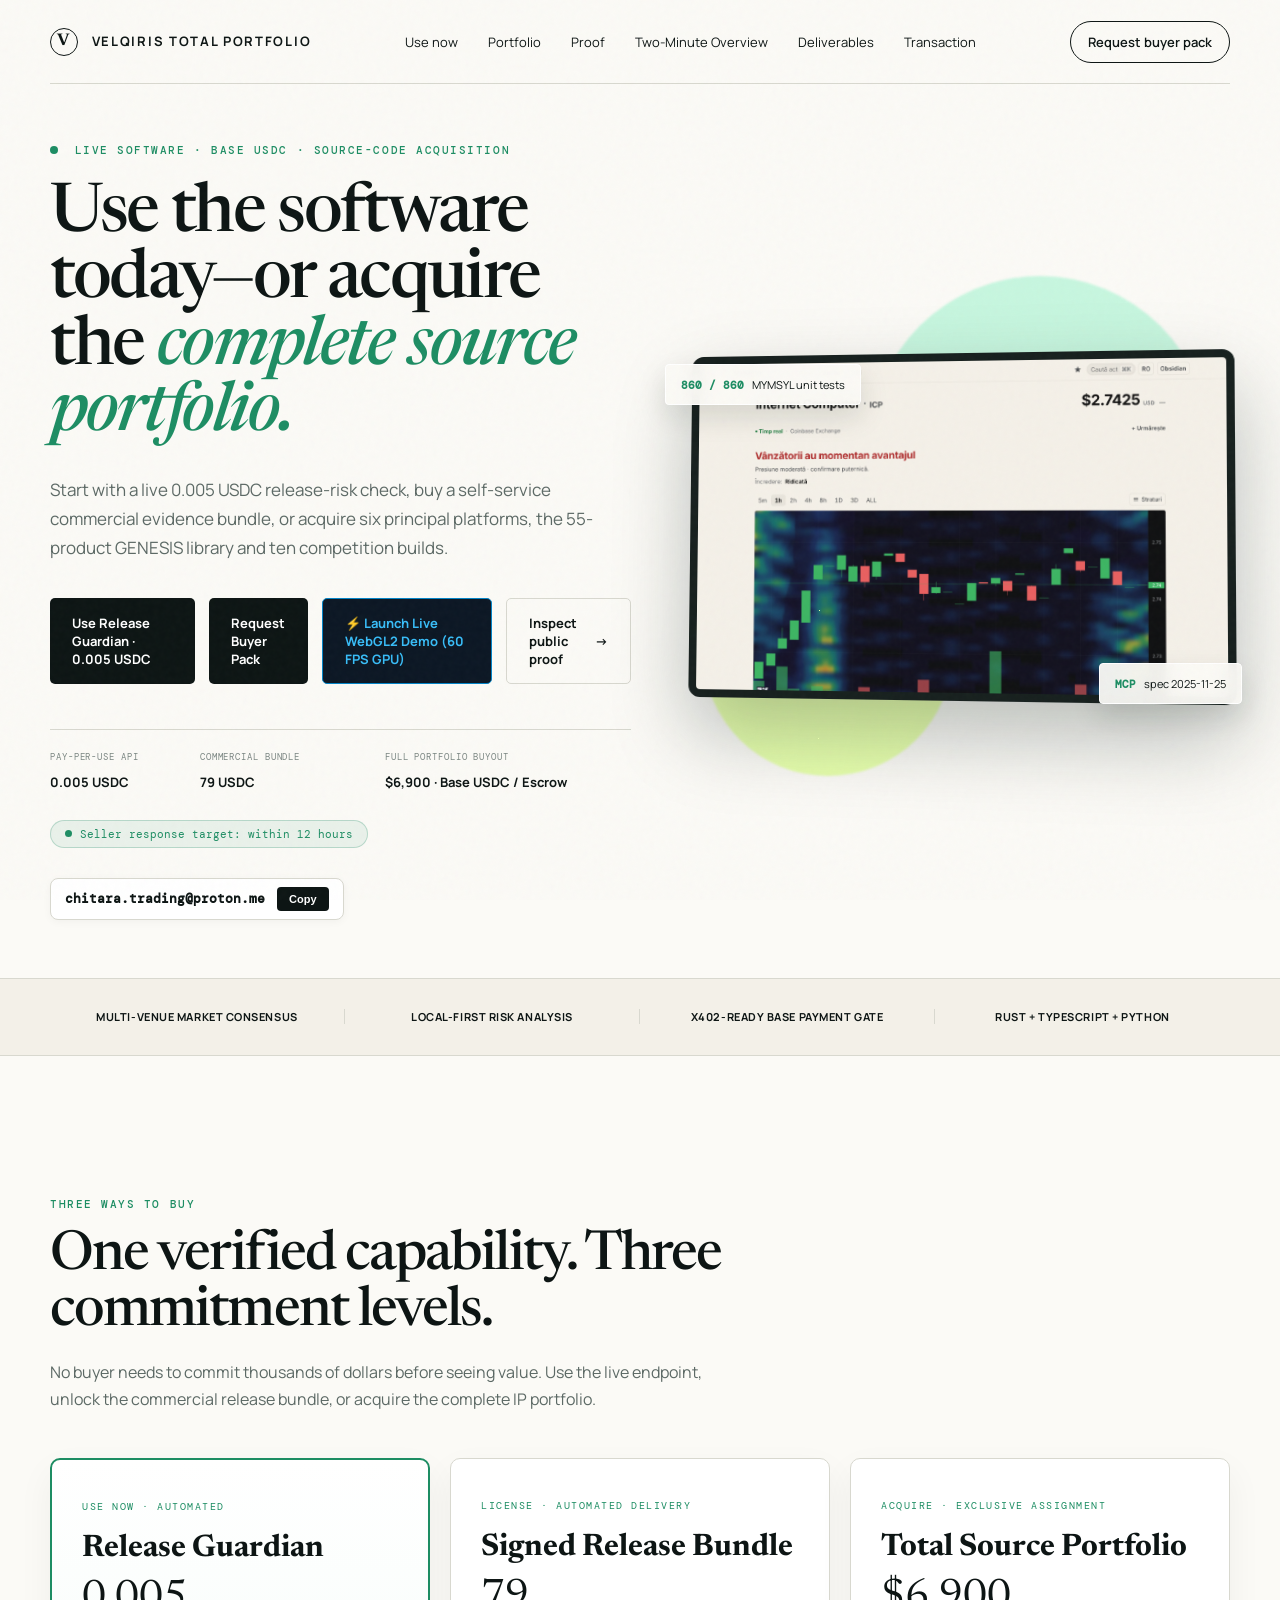
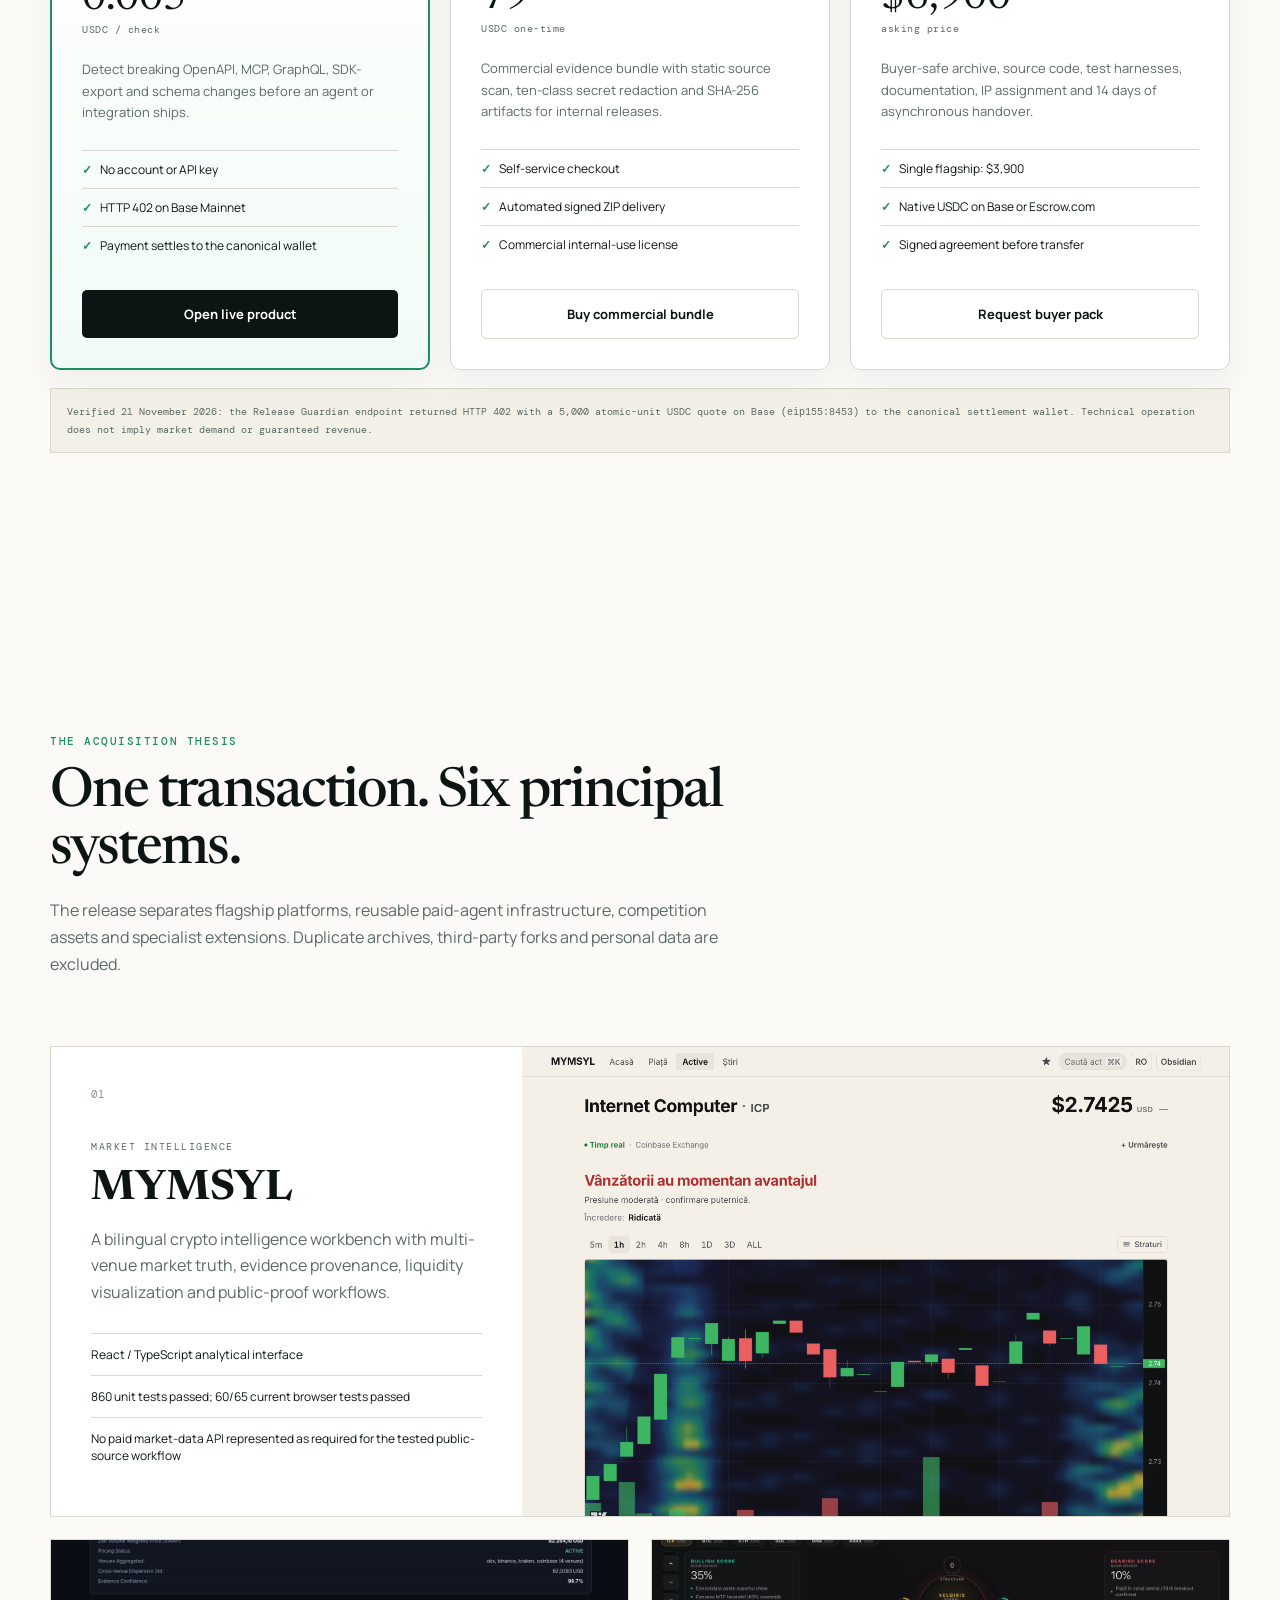
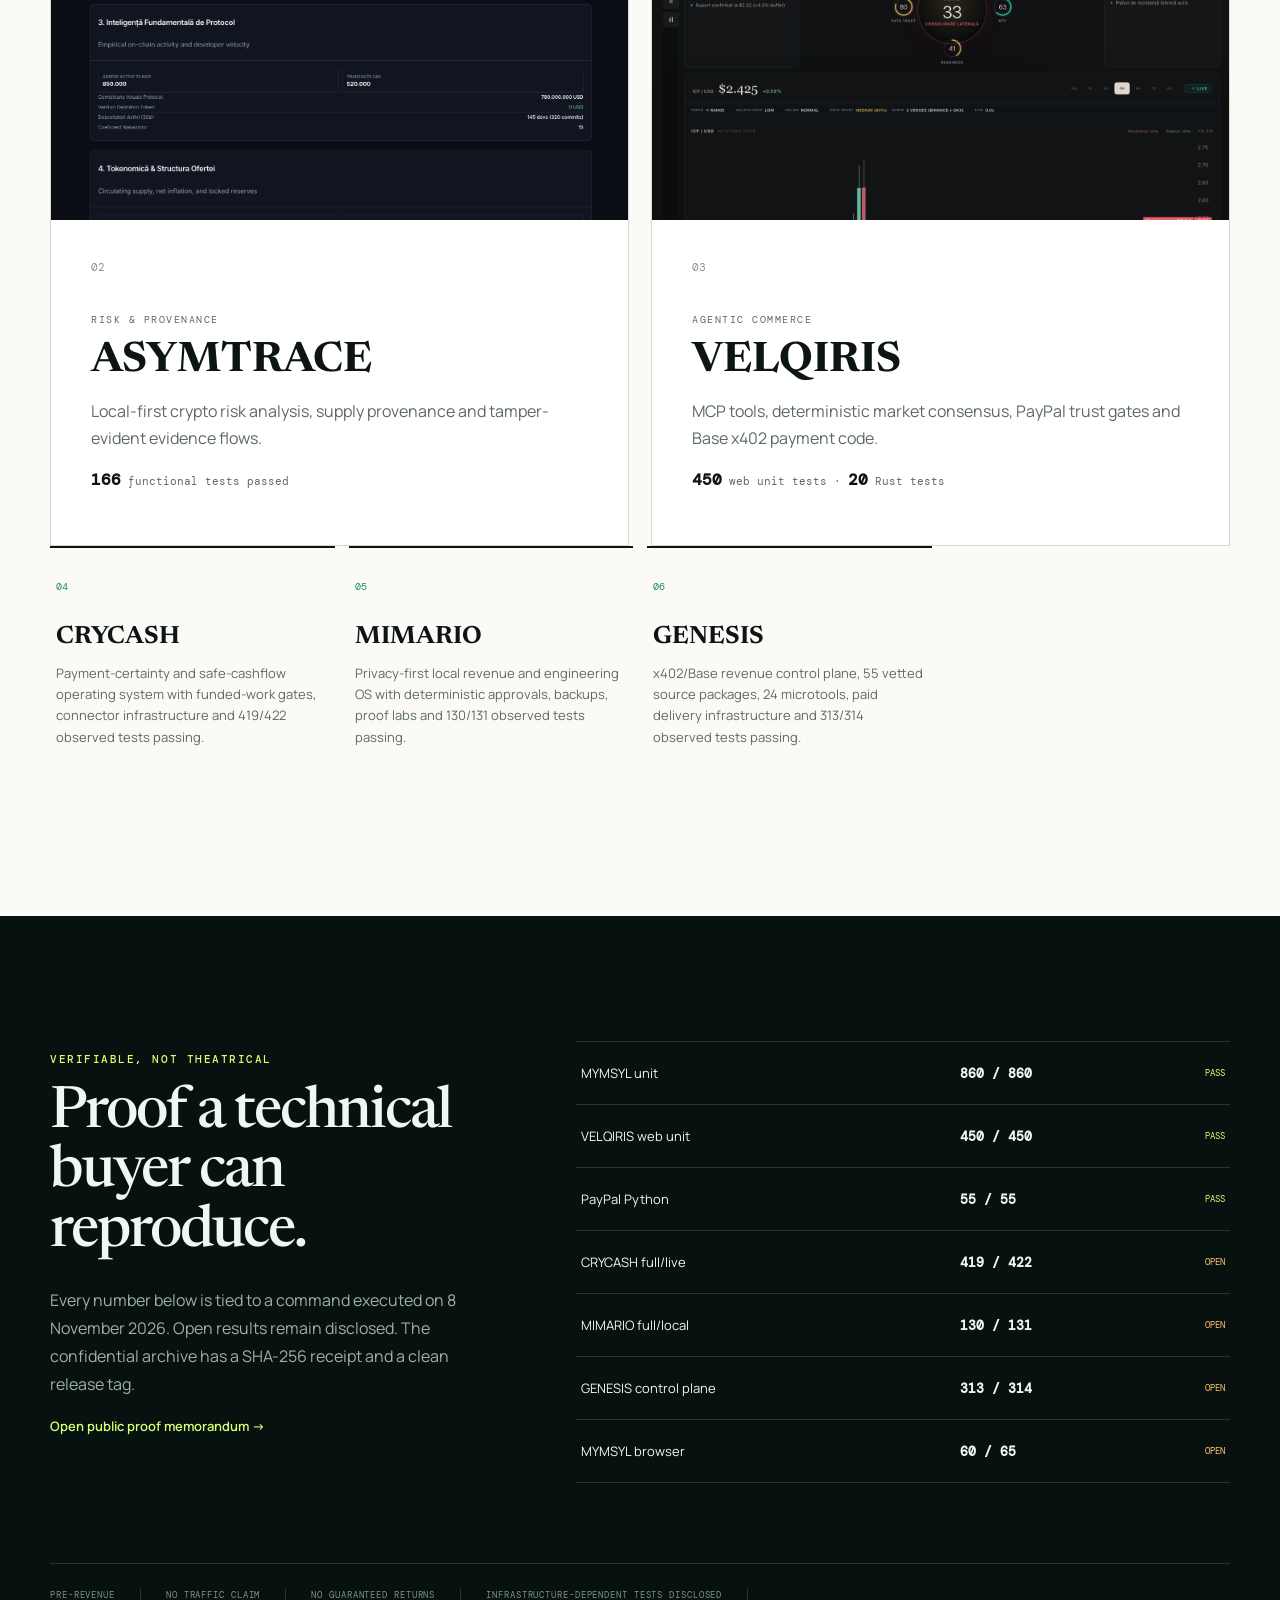
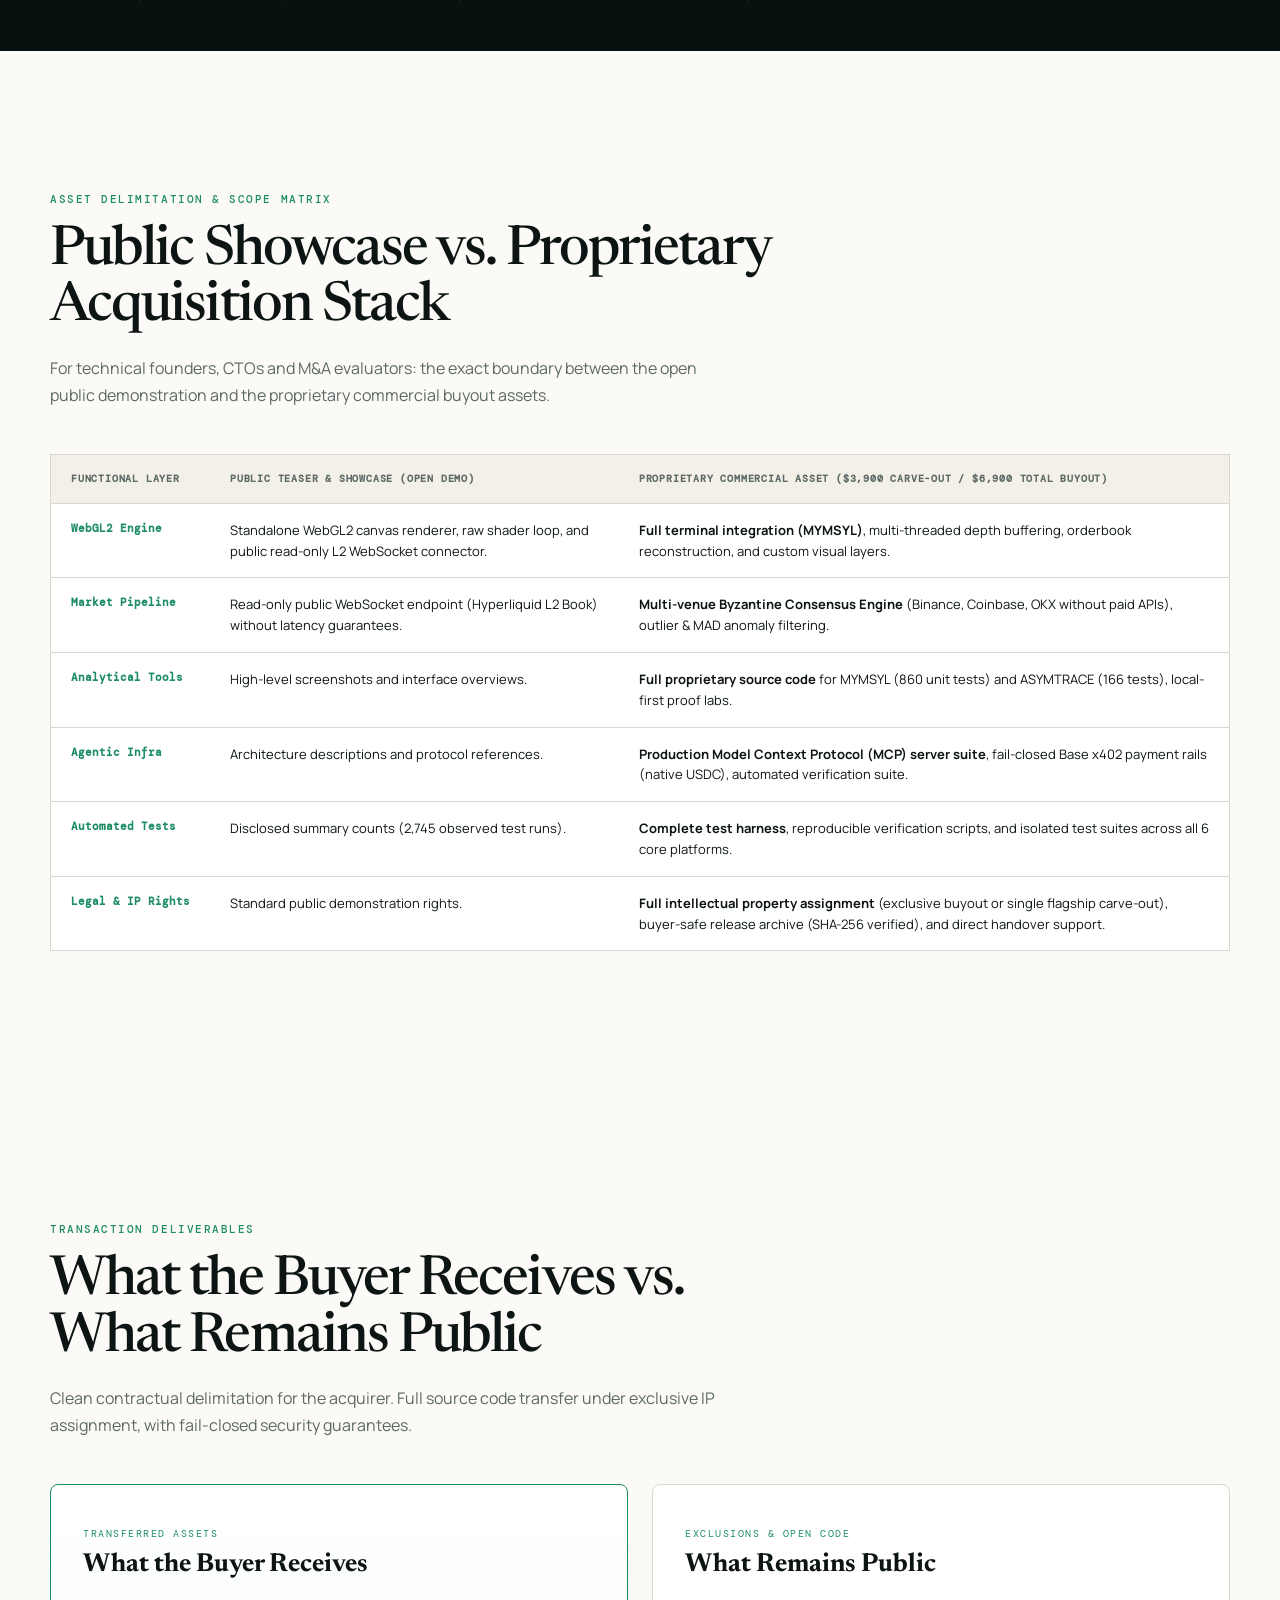
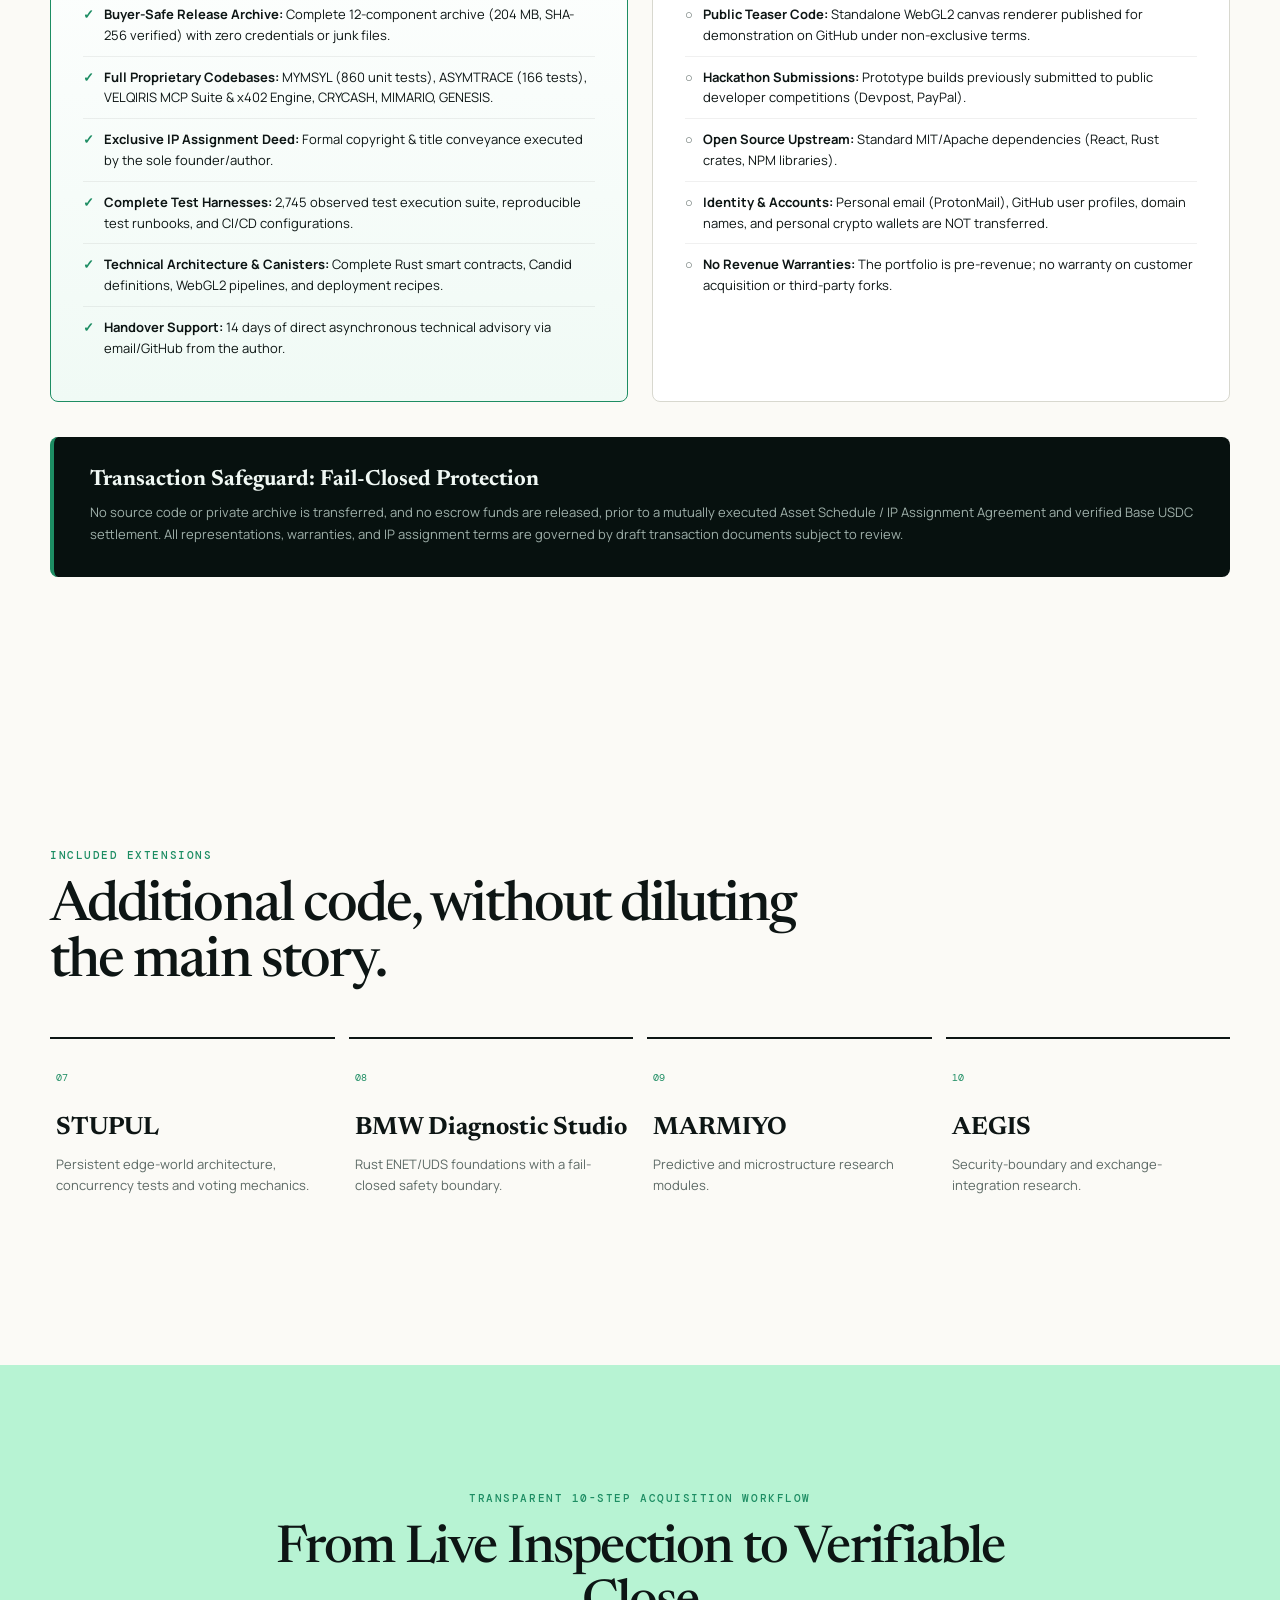
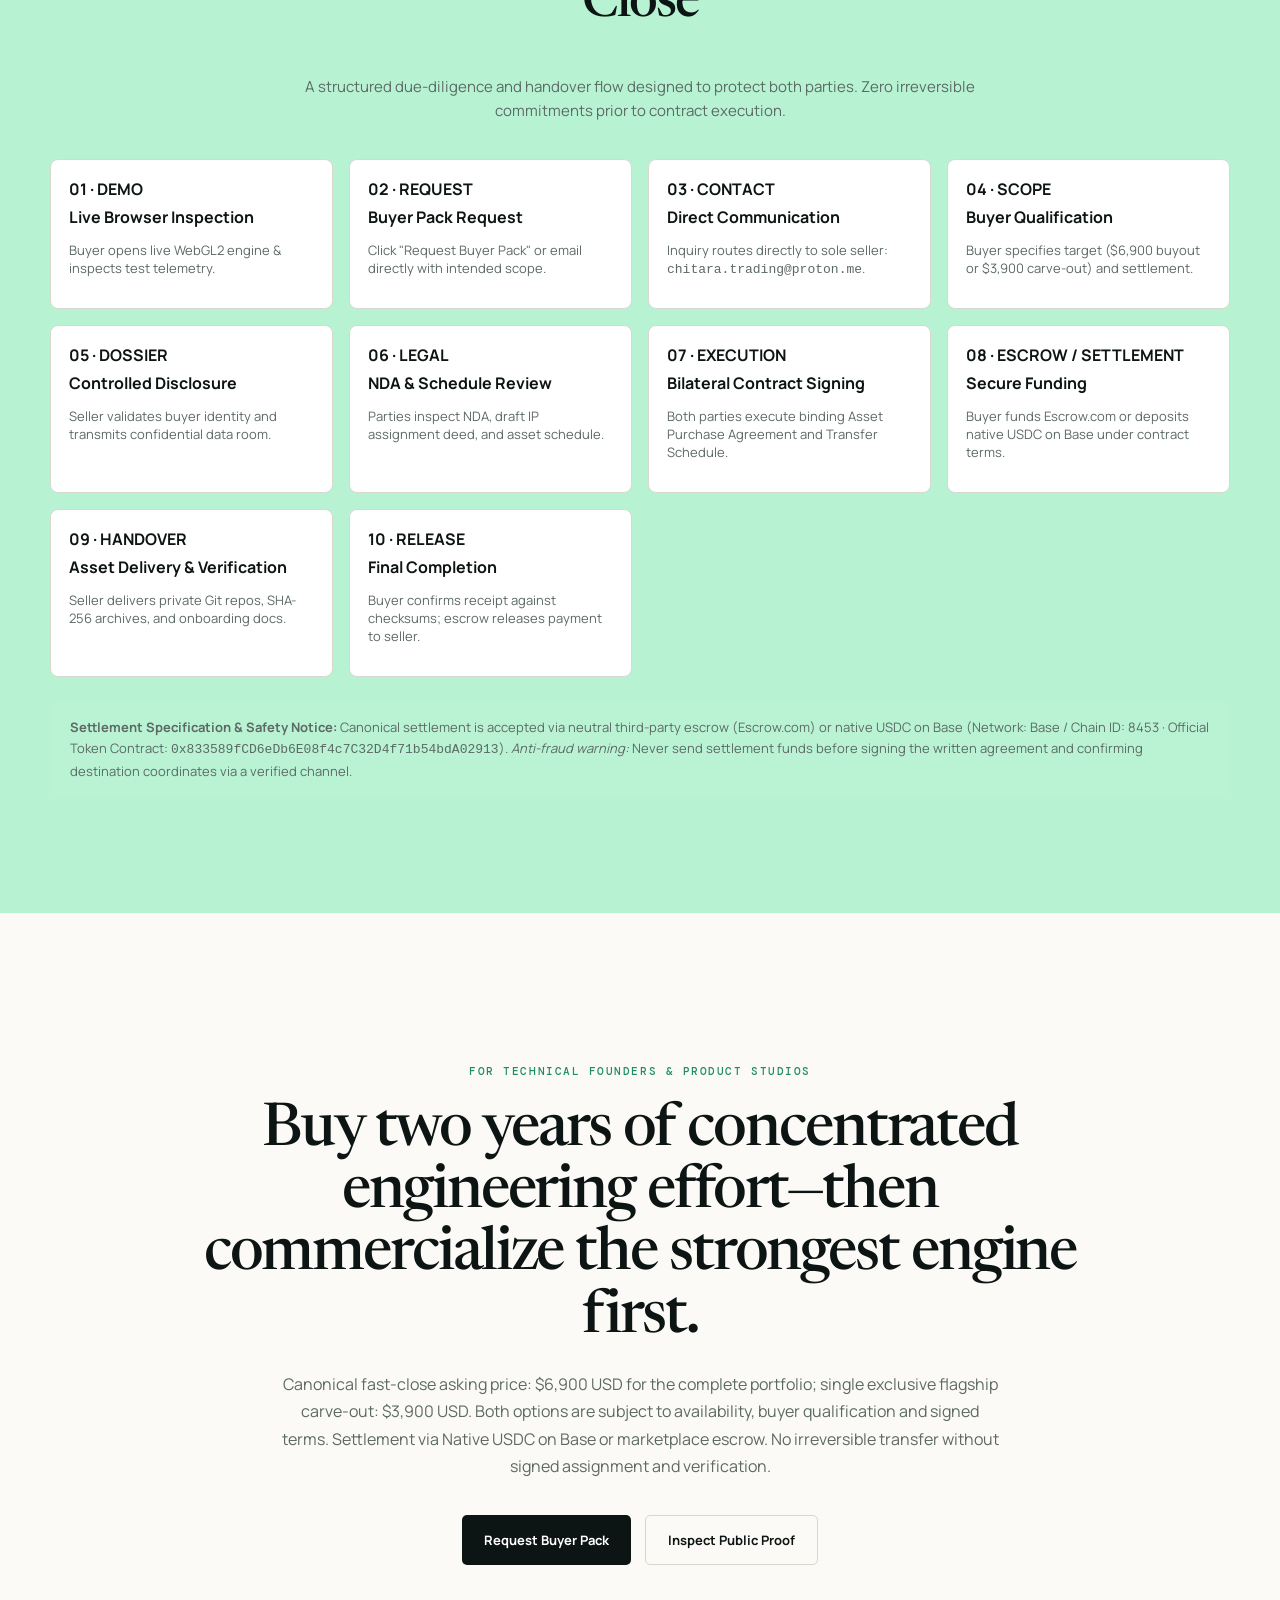
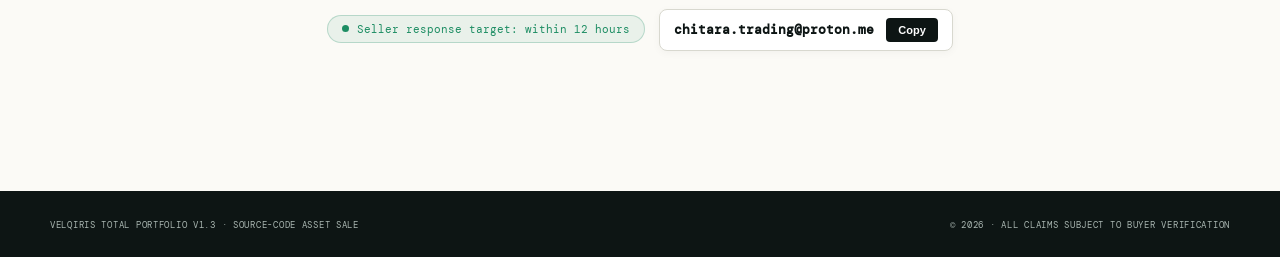
==== commit 4a90b987: "Add direct revenue ladder to portfolio site" ====
--- a/index.html
+++ b/index.html
@@ -2,33 +2,35 @@
 <html lang="en">
 <head>
   <meta charset="utf-8"><meta name="viewport" content="width=device-width,initial-scale=1">
-  <meta name="description" content="Acquire the VELQIRIS Total Portfolio: six principal software systems, a 55-product GENESIS library and ten competition builds in one buyer-safe transaction.">
-  <title>VELQIRIS Total Portfolio — Source Code Acquisition</title>
+  <meta name="description" content="Use, license or acquire tested VELQIRIS software: a live Base USDC x402 API from 0.005 USDC, a 79 USDC signed release bundle, or the complete source-code portfolio.">
+  <title>VELQIRIS — Use, License or Acquire Tested Software</title>
   <link rel="icon" href="favicon.svg" type="image/svg+xml">
   <link rel="preconnect" href="https://fonts.googleapis.com"><link rel="preconnect" href="https://fonts.gstatic.com" crossorigin>
   <link href="https://fonts.googleapis.com/css2?family=DM+Mono:wght@400;500&family=Manrope:wght@400;500;600;700&family=Newsreader:opsz,wght@6..72,500;6..72,600&display=swap" rel="stylesheet">
   <link rel="stylesheet" href="styles.css">
+  <link rel="stylesheet" href="commerce.css">
 </head>
 <body>
 <div class="grain" aria-hidden="true"></div>
 <header class="nav shell">
   <a class="brand" href="#top" aria-label="VELQIRIS Total Portfolio home"><span>V</span> VELQIRIS TOTAL PORTFOLIO</a>
-  <nav aria-label="Primary navigation"><a href="#portfolio">Portfolio</a><a href="#proof">Proof</a><a href="walkthrough.html">Two-Minute Overview</a><a href="#delimitation">Scope</a><a href="#deliverables">Deliverables</a><a href="#transaction">Transaction</a></nav>
+  <nav aria-label="Primary navigation"><a href="#buy-now">Use now</a><a href="#portfolio">Portfolio</a><a href="#proof">Proof</a><a href="walkthrough.html">Two-Minute Overview</a><a href="#deliverables">Deliverables</a><a href="#transaction">Transaction</a></nav>
   <a class="nav-cta" href="mailto:chitara.trading@proton.me?subject=VELQIRIS%20Total%20Portfolio%20buyer%20inquiry&body=Hello%2C%0A%0AI%20am%20interested%20in%20the%20VELQIRIS%20software%20assets.%20Please%20send%20the%20initial%20buyer%20pack%20and%20schedule.%0A%0A-%20Target%3A%20%5B$6%2C900%20Total%20Buyout%20%2F%20$3%2C900%20Single%20Flagship%5D%0A-%20Company%20%2F%20Buyer%3A%20%0A-%20Intended%20Use%3A%20%0A-%20Timeline%3A%20%0A-%20Preferred%20Settlement%3A%20%5BBase%20USDC%20%2F%20Escrow%5D">Request buyer pack</a>
 </header>
 <main id="top">
   <section class="hero shell">
     <div class="hero-copy">
-      <p class="eyebrow"><span></span> Source-code acquisition · Pre-revenue</p>
-      <h1>Acquire a two-year <em>software systems portfolio</em> in one controlled transaction.</h1>
-      <p class="lede">Six principal platforms, a 55-product GENESIS microtool library, ten competition builds and four specialist extensions—organized into one buyer-safe release instead of scattered repositories.</p>
+      <p class="eyebrow"><span></span> Live software · Base USDC · Source-code acquisition</p>
+      <h1>Use the software today—or acquire the <em>complete source portfolio.</em></h1>
+      <p class="lede">Start with a live 0.005 USDC release-risk check, buy a self-service commercial evidence bundle, or acquire six principal platforms, the 55-product GENESIS library and ten competition builds.</p>
       <div class="hero-actions">
+        <a class="button primary" href="https://genesis-agent-tools.genesisagenttools.workers.dev/release-guardian" target="_blank" rel="noopener">Use Release Guardian · 0.005 USDC</a>
         <a class="button primary" href="mailto:chitara.trading@proton.me?subject=VELQIRIS%20Buyer%20Pack%20Request&body=Hello%2C%0A%0AI%20am%20interested%20in%20the%20VELQIRIS%20software%20assets.%20Please%20send%20the%20initial%20buyer%20pack%20and%20schedule.%0A%0A-%20Target%3A%20%5B$6%2C900%20Total%20Buyout%20%2F%20$3%2C900%20Single%20Flagship%5D%0A-%20Company%20%2F%20Buyer%3A%20%0A-%20Intended%20Use%3A%20%0A-%20Timeline%3A%20%0A-%20Preferred%20Settlement%3A%20%5BBase%20USDC%20%2F%20Escrow%5D">Request Buyer Pack</a>
         <a class="button secondary" href="heatmap.html" target="_blank">⚡ Launch Live WebGL2 Demo (60 FPS GPU)</a>
         <a class="button ghost" href="proof.html">Inspect public proof <span>→</span></a>
       </div>
       <div class="commercial-line">
-        <div><small>EXCLUSIVE FAST-CLOSE BUYOUT</small><strong>$6,900</strong></div><div><small>SINGLE FLAGSHIP CARVE-OUT</small><strong>$3,900</strong></div><div><small>SETTLEMENT</small><strong>Base Native USDC / Escrow</strong></div>
+        <div><small>PAY-PER-USE API</small><strong>0.005 USDC</strong></div><div><small>COMMERCIAL BUNDLE</small><strong>79 USDC</strong></div><div><small>FULL PORTFOLIO BUYOUT</small><strong>$6,900 · Base USDC / Escrow</strong></div>
       </div>
       <div style="display:flex;flex-wrap:wrap;align-items:center;gap:14px;margin-top:14px;">
         <div class="response-target"><span></span> Seller response target: within 12 hours</div>
@@ -45,6 +47,41 @@
     </div>
   </section>
   <section class="trust-strip" aria-label="Key capabilities"><div class="shell trust-grid"><span>Multi-venue market consensus</span><span>Local-first risk analysis</span><span>x402-ready Base payment gate</span><span>Rust + TypeScript + Python</span></div></section>
+
+  <section class="section shell" id="buy-now">
+    <div class="section-heading compact">
+      <p class="eyebrow">THREE WAYS TO BUY</p>
+      <h2>One verified capability. Three commitment levels.</h2>
+      <p>No buyer needs to commit thousands of dollars before seeing value. Use the live endpoint, unlock the commercial release bundle, or acquire the complete IP portfolio.</p>
+    </div>
+    <div class="purchase-grid">
+      <article class="purchase-card featured">
+        <p class="label">USE NOW · AUTOMATED</p>
+        <h3>Release Guardian</h3>
+        <div class="purchase-price">0.005 <small>USDC / check</small></div>
+        <p>Detect breaking OpenAPI, MCP, GraphQL, SDK-export and schema changes before an agent or integration ships.</p>
+        <ul><li>No account or API key</li><li>HTTP 402 on Base Mainnet</li><li>Payment settles to the canonical wallet</li></ul>
+        <a class="button primary" href="https://genesis-agent-tools.genesisagenttools.workers.dev/release-guardian" target="_blank" rel="noopener">Open live product</a>
+      </article>
+      <article class="purchase-card">
+        <p class="label">LICENSE · AUTOMATED DELIVERY</p>
+        <h3>Signed Release Bundle</h3>
+        <div class="purchase-price">79 <small>USDC one-time</small></div>
+        <p>Commercial evidence bundle with static source scan, ten-class secret redaction and SHA-256 artifacts for internal releases.</p>
+        <ul><li>Self-service checkout</li><li>Automated signed ZIP delivery</li><li>Commercial internal-use license</li></ul>
+        <a class="button ghost" href="https://x402git.com/genesiscode2026/genesis-mcp-production-readiness?campaign_id=portfolio-home" target="_blank" rel="noopener">Buy commercial bundle</a>
+      </article>
+      <article class="purchase-card">
+        <p class="label">ACQUIRE · EXCLUSIVE ASSIGNMENT</p>
+        <h3>Total Source Portfolio</h3>
+        <div class="purchase-price">$6,900 <small>asking price</small></div>
+        <p>Buyer-safe archive, source code, test harnesses, documentation, IP assignment and 14 days of asynchronous handover.</p>
+        <ul><li>Single flagship: $3,900</li><li>Native USDC on Base or Escrow.com</li><li>Signed agreement before transfer</li></ul>
+        <a class="button ghost" href="mailto:chitara.trading@proton.me?subject=VELQIRIS%20acquisition%20inquiry&body=Hello%2C%0A%0AI%20want%20to%20evaluate%20the%20VELQIRIS%20source-code%20assets.%0A%0ATarget:%20%5B$6%2C900%20portfolio%20/%20$3%2C900%20flagship%5D%0ACompany:%20%0AUse%20case:%20%0ATimeline:%20%0ASettlement:%20%5BBase%20USDC%20/%20Escrow%5D">Request buyer pack</a>
+      </article>
+    </div>
+    <p class="purchase-note">Verified 21 November 2026: the Release Guardian endpoint returned HTTP 402 with a 5,000 atomic-unit USDC quote on Base (<code>eip155:8453</code>) to the canonical settlement wallet. Technical operation does not imply market demand or guaranteed revenue.</p>
+  </section>
 
   <section class="section shell" id="portfolio">
     <div class="section-heading"><p class="eyebrow">THE ACQUISITION THESIS</p><h2>One transaction. Six principal systems.</h2><p>The release separates flagship platforms, reusable paid-agent infrastructure, competition assets and specialist extensions. Duplicate archives, third-party forks and personal data are excluded.</p></div>
--- a/styles.css
+++ b/styles.css
@@ -28,5 +28,18 @@
 .safeguard-box{background:#07110f;color:#eff7f3;border-radius:8px;padding:32px 36px;margin-top:35px;border-left:4px solid var(--green)}
 .safeguard-box h4{font-family:var(--serif);font-size:22px;margin:0 0 10px;color:#fff}
 .safeguard-box p{font-size:13px;color:#9fb0aa;line-height:1.7;margin:0}
+.purchase-grid{display:grid;grid-template-columns:repeat(3,1fr);gap:20px}
+.purchase-card{display:flex;flex-direction:column;background:#fff;border:1px solid var(--line);border-radius:10px;padding:30px;box-shadow:0 14px 36px rgba(13,21,20,.05)}
+.purchase-card.featured{border:2px solid var(--green);background:linear-gradient(180deg,#fff 0%,#f1fbf6 100%)}
+.purchase-card h3{font-family:var(--serif);font-size:31px;margin:10px 0 14px}
+.purchase-card>p:not(.label){font-size:13px;line-height:1.65;color:var(--muted)}
+.purchase-price{font-family:var(--serif);font-size:42px;color:var(--ink);margin-bottom:10px}
+.purchase-price small{display:block;font-family:var(--mono);font-size:10px;color:var(--muted);letter-spacing:.05em;margin-top:3px}
+.purchase-card ul{list-style:none;padding:0;margin:14px 0 26px;flex:1}
+.purchase-card li{font-size:12px;padding:10px 0;border-top:1px solid var(--line)}
+.purchase-card li:before{content:"✓";color:var(--green);font-weight:700;margin-right:8px}
+.purchase-note{margin-top:18px;padding:14px 16px;border:1px solid var(--line);background:var(--ivory);font-family:var(--mono);font-size:10px;line-height:1.7;color:var(--muted)}
 @keyframes pulse{0%,100%{opacity:1}50%{opacity:.3}}
+@media(max-width:900px){.purchase-grid{grid-template-columns:1fr}}
 @media(max-width:800px){.deliverables-container{grid-template-columns:1fr}}
+}
--- a/commerce.css
+++ b/commerce.css
@@ -0,0 +1,188 @@
+.scope-table-wrap {
+  margin-top: 35px;
+  overflow-x: auto;
+  border: 1px solid var(--line);
+  background: #fff;
+}
+
+.scope-table {
+  width: 100%;
+  border-collapse: collapse;
+  font-size: 13px;
+  line-height: 1.6;
+  text-align: left;
+}
+
+.scope-table th,
+.scope-table td {
+  padding: 16px 20px;
+  border-bottom: 1px solid var(--line);
+  vertical-align: top;
+}
+
+.scope-table th {
+  background: var(--ivory);
+  font-family: var(--mono);
+  font-size: 10px;
+  text-transform: uppercase;
+  letter-spacing: 0.08em;
+  color: var(--muted);
+}
+
+.scope-table tr:last-child td { border-bottom: 0; }
+.scope-table td strong { color: var(--ink); }
+.scope-table td:first-child {
+  font-family: var(--mono);
+  font-size: 11px;
+  font-weight: 600;
+  color: var(--green);
+  white-space: nowrap;
+}
+
+.button.secondary {
+  background: #0c1724;
+  color: #38bdf8;
+  border: 1px solid #0284c7;
+}
+.button.secondary:hover { background: #0284c7; color: #fff; }
+
+.response-target {
+  display: inline-flex;
+  align-items: center;
+  gap: 8px;
+  font-family: var(--mono);
+  font-size: 11px;
+  color: var(--green);
+  background: rgba(29, 141, 99, 0.08);
+  border: 1px solid rgba(29, 141, 99, 0.25);
+  padding: 6px 14px;
+  border-radius: 100px;
+  margin-top: 14px;
+}
+.response-target span {
+  width: 7px;
+  height: 7px;
+  border-radius: 50%;
+  background: var(--green);
+  animation: pulse 2s infinite;
+}
+
+.email-copy-bar {
+  display: inline-flex;
+  align-items: center;
+  gap: 12px;
+  background: #fff;
+  border: 1px solid var(--line);
+  border-radius: 8px;
+  padding: 8px 14px;
+  box-shadow: 0 2px 8px rgba(0, 0, 0, 0.04);
+  margin-top: 16px;
+}
+.email-copy-bar code { font-family: var(--mono); font-size: 13px; font-weight: 600; }
+.email-copy-bar button {
+  background: var(--ink);
+  color: #fff;
+  border: 0;
+  border-radius: 4px;
+  padding: 6px 12px;
+  font-size: 11px;
+  font-weight: 600;
+  cursor: pointer;
+}
+
+.deliverables-container {
+  display: grid;
+  grid-template-columns: 1fr 1fr;
+  gap: 24px;
+  margin-top: 35px;
+}
+.deliverable-card {
+  background: #fff;
+  border: 1px solid var(--line);
+  border-radius: 8px;
+  padding: 32px;
+}
+.deliverable-card.highlight {
+  border-color: var(--green);
+  background: linear-gradient(180deg, #fff 0%, #f0faf5 100%);
+}
+.deliverable-card h3 {
+  font-family: var(--serif);
+  font-size: 26px;
+  margin: 12px 0 16px;
+}
+.deliverable-card ul { list-style: none; padding: 0; margin: 0; }
+.deliverable-card li {
+  padding: 10px 0;
+  border-bottom: 1px solid rgba(0, 0, 0, 0.06);
+  font-size: 13px;
+  line-height: 1.6;
+  display: flex;
+  gap: 10px;
+}
+.deliverable-card li:last-child { border-bottom: 0; }
+.deliverable-card li span.check { color: var(--green); font-weight: 700; }
+.deliverable-card li span.cross { color: var(--muted); font-weight: 700; }
+
+.safeguard-box {
+  background: #07110f;
+  color: #eff7f3;
+  border-radius: 8px;
+  padding: 32px 36px;
+  margin-top: 35px;
+  border-left: 4px solid var(--green);
+}
+.safeguard-box h4 { font-family: var(--serif); font-size: 22px; margin: 0 0 10px; }
+.safeguard-box p { font-size: 13px; color: #9fb0aa; line-height: 1.7; margin: 0; }
+
+.purchase-grid {
+  display: grid;
+  grid-template-columns: repeat(3, minmax(0, 1fr));
+  gap: 20px;
+}
+.purchase-card {
+  display: flex;
+  flex-direction: column;
+  background: #fff;
+  border: 1px solid var(--line);
+  border-radius: 10px;
+  padding: 30px;
+  box-shadow: 0 14px 36px rgba(13, 21, 20, 0.05);
+}
+.purchase-card.featured {
+  border: 2px solid var(--green);
+  background: linear-gradient(180deg, #fff 0%, #f1fbf6 100%);
+}
+.purchase-card h3 { font-family: var(--serif); font-size: 31px; margin: 10px 0 14px; }
+.purchase-card > p:not(.label) { font-size: 13px; line-height: 1.65; color: var(--muted); }
+.purchase-price { font-family: var(--serif); font-size: 42px; margin-bottom: 10px; }
+.purchase-price small {
+  display: block;
+  font-family: var(--mono);
+  font-size: 10px;
+  color: var(--muted);
+  letter-spacing: 0.05em;
+  margin-top: 3px;
+}
+.purchase-card ul { list-style: none; padding: 0; margin: 14px 0 26px; flex: 1; }
+.purchase-card li { font-size: 12px; padding: 10px 0; border-top: 1px solid var(--line); }
+.purchase-card li::before { content: "✓"; color: var(--green); font-weight: 700; margin-right: 8px; }
+.purchase-note {
+  margin-top: 18px;
+  padding: 14px 16px;
+  border: 1px solid var(--line);
+  background: var(--ivory);
+  font-family: var(--mono);
+  font-size: 10px;
+  line-height: 1.7;
+  color: var(--muted);
+}
+
+@keyframes pulse { 0%, 100% { opacity: 1; } 50% { opacity: 0.3; } }
+
+@media (max-width: 900px) {
+  .purchase-grid { grid-template-columns: 1fr; }
+}
+@media (max-width: 800px) {
+  .deliverables-container { grid-template-columns: 1fr; }
+}
